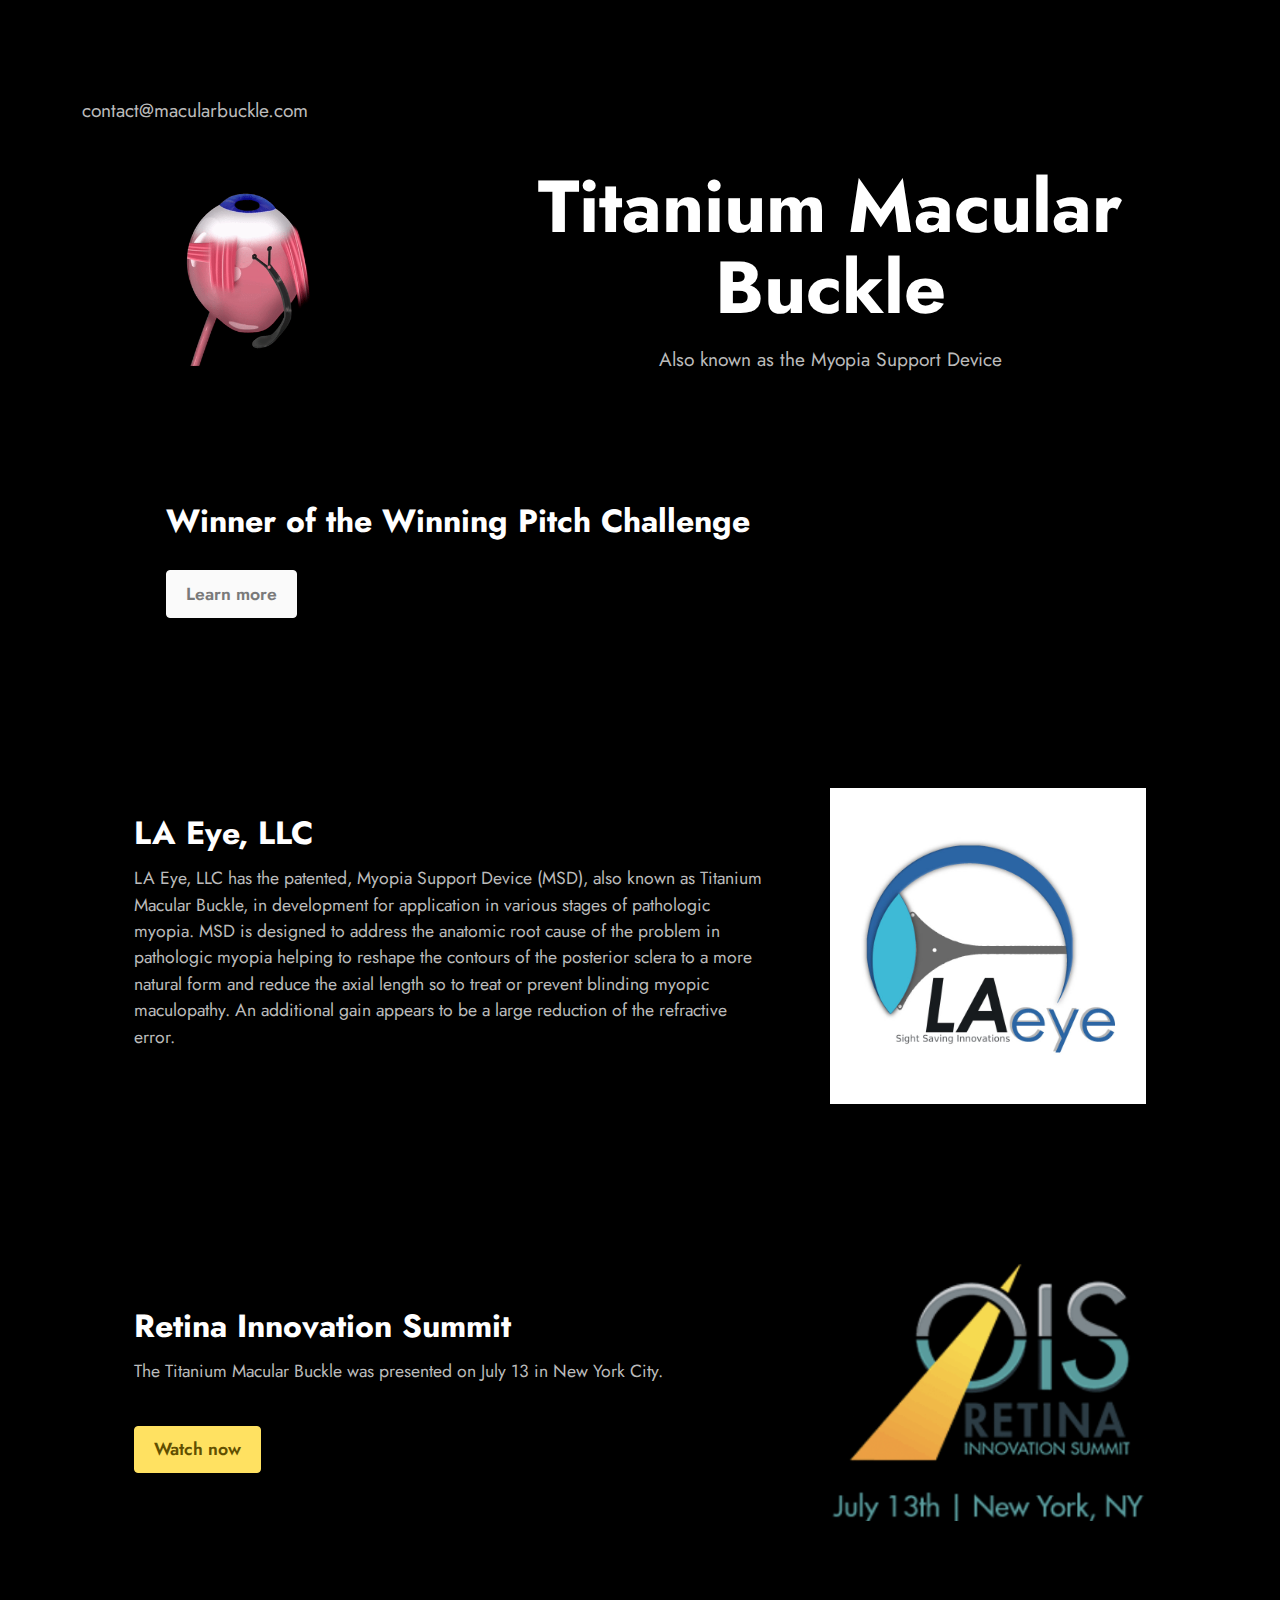
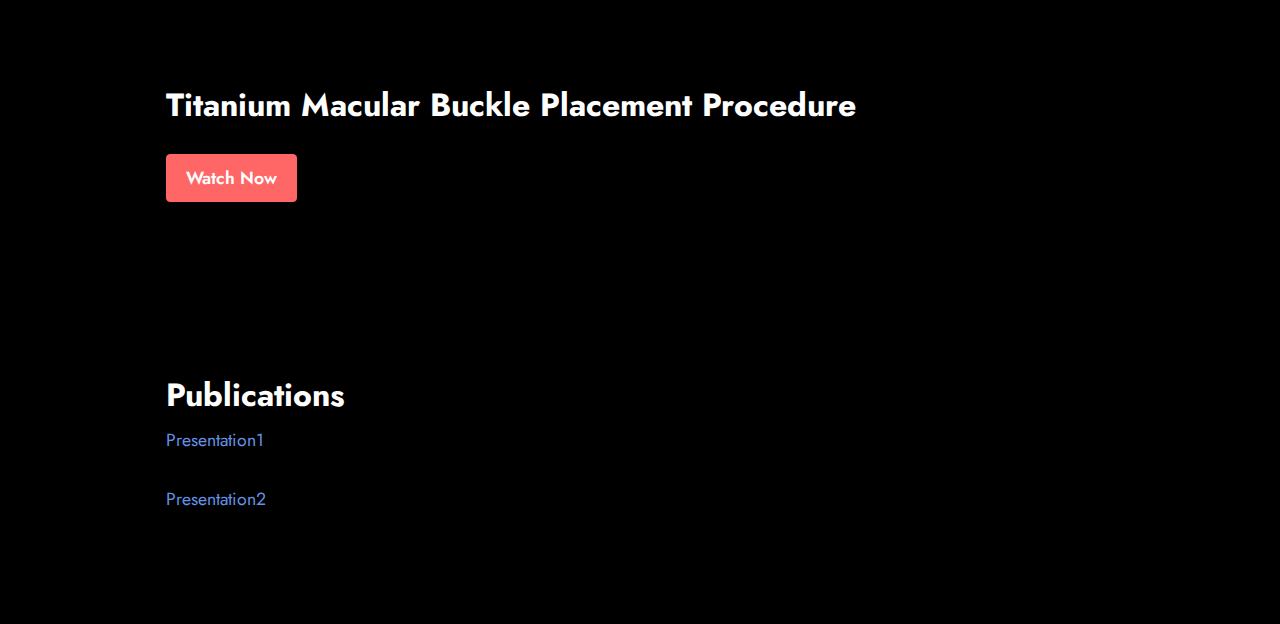
==== index.html @ 647f9ba6 "Update index.html" ====
<!DOCTYPE html>
<html  >
<head>
  <!-- Site made with Mobirise Website Builder v5.6.0, https://mobirise.com -->
  <meta charset="UTF-8">
  <meta http-equiv="X-UA-Compatible" content="IE=edge">
  <meta name="generator" content="Mobirise v5.6.0, mobirise.com">
  <meta name="viewport" content="width=device-width, initial-scale=1, minimum-scale=1">
  <link rel="shortcut icon" href="assets/images/ezgif.com-gif-maker-816x816-128x128.png" type="image/x-icon">
  <meta name="description" content="">
  
  
  <title>Macular Buckle</title>
  <link rel="stylesheet" href="assets/bootstrap/css/bootstrap.min.css">
  <link rel="stylesheet" href="assets/bootstrap/css/bootstrap-grid.min.css">
  <link rel="stylesheet" href="assets/bootstrap/css/bootstrap-reboot.min.css">
  <link rel="stylesheet" href="assets/theme/css/style.css">
  <link rel="preload" href="https://fonts.googleapis.com/css?family=Jost:100,200,300,400,500,600,700,800,900,100i,200i,300i,400i,500i,600i,700i,800i,900i&display=swap" as="style" onload="this.onload=null;this.rel='stylesheet'">
  <noscript><link rel="stylesheet" href="https://fonts.googleapis.com/css?family=Jost:100,200,300,400,500,600,700,800,900,100i,200i,300i,400i,500i,600i,700i,800i,900i&display=swap"></noscript>
  <link rel="preload" as="style" href="assets/mobirise/css/mbr-additional.css"><link rel="stylesheet" href="assets/mobirise/css/mbr-additional.css" type="text/css">
  
  
  
  
</head>
<body>
  
  <section data-bs-version="5.1" class="header11 cid-taRH8raPSB" id="header11-k">

    

    

    <div class="container">
        <div class="row justify-content-center">
          
                    <p class="mbr-text mbr-fonts-style display-7">
                        <a href="mailto:contact@macularbuckle.com" class="mbr-text mbr-fonts-style display-7">contact@macularbuckle.com</a></p>
            <div class="col-12 col-md-4 image-wrapper">
                <img class="w-100" src="assets/images/spoon.gif" alt="Mobirise">
            </div>
            <div class="col-12 col-md">
                <div class="text-wrapper text-center">
  
                    <h1 class="mbr-section-title mbr-fonts-style mb-3 display-1">
                        <strong>Titanium Macular Buckle</strong></h1>
                    <p class="mbr-text mbr-fonts-style display-7">
                        Also known as the Myopia Support Device</p>
                    
                </div>
            </div>
        </div>
    </div>
</section>

<section data-bs-version="5.1" class="features16 cid-taRJG7hO65" id="features17-t">
    

    
    <div class="container">
        <div class="content-wrapper">
            <div class="row align-items-center">
                <div class="col-12 col-lg">
                    <div class="text-wrapper">
                        <h6 class="card-title mbr-fonts-style display-5">
                            <strong>Winner of the Winning Pitch Challenge</strong></h6>
                        
                        <div class="mbr-section-btn mt-3"><a class="btn btn-white display-4" href="https://winningpitchchallenge.net/past/retina-2022/">
                                Learn more
                            </a></div>
                    </div>
                </div>
            </div>
        </div>
    </div>
</section>

<section data-bs-version="5.1" class="features15 cid-taRJFxvwhV" id="features16-s">

    

    
    <div class="container">
        <div class="content-wrapper">
            <div class="row align-items-center">
                <div class="col-12 col-lg">
                    <div class="text-wrapper">
                        <h6 class="card-title mbr-fonts-style display-5"><strong>LA Eye, LLC</strong></h6>
                        <p class="mbr-text mbr-fonts-style mb-4 display-4">
                            LA Eye, LLC has the patented, Myopia Support Device (MSD), also known as Titanium Macular Buckle, in development for application in various stages of pathologic myopia. MSD is designed to address the anatomic root cause of the problem in pathologic myopia helping to reshape the contours of the posterior sclera to a more natural form and reduce the axial length so to treat or prevent blinding myopic maculopathy. An additional gain appears to be a large reduction of the refractive error.</p>
                        
                    </div>
                </div>
                <div class="col-12 col-lg-4">
                    <div class="image-wrapper">
                        <img src="assets/images/ezgif.com-gif-maker-816x816.jpg" alt="Mobirise">
                    </div>
                </div>
            </div>
        </div>
    </div>
</section>

<section data-bs-version="5.1" class="features15 cid-taRKTTEWqV" id="features16-u">




    <div class="container">
        <div class="content-wrapper">
            <div class="row align-items-center">
                <div class="col-12 col-lg">
                    <div class="text-wrapper">
                        <h6 class="card-title mbr-fonts-style display-5">
                            <strong>Retina Innovation Summit</strong></h6>
                        <p class="mbr-text mbr-fonts-style mb-4 display-4">
                            The Titanium Macular Buckle was presented on July 13 in New York City.</p>
                        <div class="mbr-section-btn mt-3"><a class="btn btn-warning display-4" href="https://vimeo.com/731044948">Watch now</a></div>
                    </div>
                </div>
                <div class="col-12 col-lg-4">
                    <div class="image-wrapper">
                        <img src="assets/images/screen-shot-2022-07-06-at-10.04.15-pm-372x378.png" alt="Mobirise">
                    </div>
                </div>
            </div>
        </div>
    </div>
</section>
  
<section data-bs-version="5.1" class="features16 cid-taRLdXN9J3" id="features17-v">
    

    
    <div class="container">
        <div class="content-wrapper">
            <div class="row align-items-center">
                <div class="col-12 col-lg">
                    <div class="text-wrapper">
                        <h6 class="card-title mbr-fonts-style display-5"><strong>Titanium Macular Buckle Placement Procedure</strong></h6>
                        
                        <div class="mbr-section-btn mt-3"><a class="btn btn-secondary display-4" href="https://youtu.be/_6RpD_TxuQ0">Watch Now</a></div>
                    </div>
                </div>
            </div>
        </div>
    </div>
  
  <div class="container">
        <div class="content-wrapper">
            <div class="row align-items-center">
                <div class="col-12 col-lg">
                    <div class="text-wrapper">
                        <h6 class="card-title mbr-fonts-style display-5"><strong>Publications</strong></h6>
                      <p class="mbr-text mbr-fonts-style mb-4 display-4">
                            <a href="https://www.google.com">Presentation1</a></p>
                      <p class="mbr-text mbr-fonts-style mb-4 display-4">
                            <a href="https://www.google.com">Presentation2</a></p>
                    </div>
                </div>
            </div>
        </div>
    </div>
  
  
</section>
  
</body>
</html>
---- assets/theme/css/style.css ----
@charset "UTF-8";
section {
  background-color: #ffffff;
}

body {
  font-style: normal;
  line-height: 1.5;
  font-weight: 400;
  color: #232323;
  position: relative;
}

button {
  background-color: transparent;
  border-color: transparent;
}

section,
.container,
.container-fluid {
  position: relative;
  word-wrap: break-word;
}

a.mbr-iconfont:hover {
  text-decoration: none;
}

.article .lead p,
.article .lead ul,
.article .lead ol,
.article .lead pre,
.article .lead blockquote {
  margin-bottom: 0;
}

a {
  font-style: normal;
  font-weight: 400;
  cursor: pointer;
}
a, a:hover {
  text-decoration: none;
}

.mbr-section-title {
  font-style: normal;
  line-height: 1.3;
}

.mbr-section-subtitle {
  line-height: 1.3;
}

.mbr-text {
  font-style: normal;
  line-height: 1.7;
}

h1,
h2,
h3,
h4,
h5,
h6,
.display-1,
.display-2,
.display-4,
.display-5,
.display-7,
span,
p,
a {
  line-height: 1;
  word-break: break-word;
  word-wrap: break-word;
  font-weight: 400;
}

b,
strong {
  font-weight: bold;
}

input:-webkit-autofill, input:-webkit-autofill:hover, input:-webkit-autofill:focus, input:-webkit-autofill:active {
  transition-delay: 9999s;
  -webkit-transition-property: background-color, color;
  transition-property: background-color, color;
}

textarea[type=hidden] {
  display: none;
}

section {
  background-position: 50% 50%;
  background-repeat: no-repeat;
  background-size: cover;
}
section .mbr-background-video,
section .mbr-background-video-preview {
  position: absolute;
  bottom: 0;
  left: 0;
  right: 0;
  top: 0;
}

.hidden {
  visibility: hidden;
}

.mbr-z-index20 {
  z-index: 20;
}

/*! Base colors */
.mbr-white {
  color: #ffffff;
}

.mbr-black {
  color: #111111;
}

.mbr-bg-white {
  background-color: #ffffff;
}

.mbr-bg-black {
  background-color: #000000;
}

/*! Text-aligns */
.align-left {
  text-align: left;
}

.align-center {
  text-align: center;
}

.align-right {
  text-align: right;
}

/*! Font-weight  */
.mbr-light {
  font-weight: 300;
}

.mbr-regular {
  font-weight: 400;
}

.mbr-semibold {
  font-weight: 500;
}

.mbr-bold {
  font-weight: 700;
}

/*! Media  */
.media-content {
  flex-basis: 100%;
}

.media-container-row {
  display: flex;
  flex-direction: row;
  flex-wrap: wrap;
  justify-content: center;
  align-content: center;
  align-items: start;
}
.media-container-row .media-size-item {
  width: 400px;
}

.media-container-column {
  display: flex;
  flex-direction: column;
  flex-wrap: wrap;
  justify-content: center;
  align-content: center;
  align-items: stretch;
}
.media-container-column > * {
  width: 100%;
}

@media (min-width: 992px) {
  .media-container-row {
    flex-wrap: nowrap;
  }
}
figure {
  margin-bottom: 0;
  overflow: hidden;
}

figure[mbr-media-size] {
  transition: width 0.1s;
}

img,
iframe {
  display: block;
  width: 100%;
}

.card {
  background-color: transparent;
  border: none;
}

.card-box {
  width: 100%;
}

.card-img {
  text-align: center;
  flex-shrink: 0;
  -webkit-flex-shrink: 0;
}

.media {
  max-width: 100%;
  margin: 0 auto;
}

.mbr-figure {
  align-self: center;
}

.media-container > div {
  max-width: 100%;
}

.mbr-figure img,
.card-img img {
  width: 100%;
}

@media (max-width: 991px) {
  .media-size-item {
    width: auto !important;
  }

  .media {
    width: auto;
  }

  .mbr-figure {
    width: 100% !important;
  }
}
/*! Buttons */
.mbr-section-btn {
  margin-left: -0.6rem;
  margin-right: -0.6rem;
  font-size: 0;
}

.btn {
  font-weight: 600;
  border-width: 1px;
  font-style: normal;
  margin: 0.6rem 0.6rem;
  white-space: normal;
  transition: all 0.2s ease-in-out;
  display: inline-flex;
  align-items: center;
  justify-content: center;
  word-break: break-word;
}

.btn-sm {
  font-weight: 600;
  letter-spacing: 0px;
  transition: all 0.3s ease-in-out;
}

.btn-md {
  font-weight: 600;
  letter-spacing: 0px;
  transition: all 0.3s ease-in-out;
}

.btn-lg {
  font-weight: 600;
  letter-spacing: 0px;
  transition: all 0.3s ease-in-out;
}

.btn-form {
  margin: 0;
}
.btn-form:hover {
  cursor: pointer;
}

nav .mbr-section-btn {
  margin-left: 0rem;
  margin-right: 0rem;
}

/*! Btn icon margin */
.btn .mbr-iconfont,
.btn.btn-sm .mbr-iconfont {
  order: 1;
  cursor: pointer;
  margin-left: 0.5rem;
  vertical-align: sub;
}

.btn.btn-md .mbr-iconfont,
.btn.btn-md .mbr-iconfont {
  margin-left: 0.8rem;
}

.mbr-regular {
  font-weight: 400;
}

.mbr-semibold {
  font-weight: 500;
}

.mbr-bold {
  font-weight: 700;
}

[type=submit] {
  -webkit-appearance: none;
}

/*! Full-screen */
.mbr-fullscreen .mbr-overlay {
  min-height: 100vh;
}

.mbr-fullscreen {
  display: flex;
  display: -moz-flex;
  display: -ms-flex;
  display: -o-flex;
  align-items: center;
  min-height: 100vh;
  padding-top: 3rem;
  padding-bottom: 3rem;
}

/*! Map */
.map {
  height: 25rem;
  position: relative;
}
.map iframe {
  width: 100%;
  height: 100%;
}

/*! Scroll to top arrow */
.mbr-arrow-up {
  bottom: 25px;
  right: 90px;
  position: fixed;
  text-align: right;
  z-index: 5000;
  color: #ffffff;
  font-size: 22px;
}

.mbr-arrow-up a {
  background: rgba(0, 0, 0, 0.2);
  border-radius: 50%;
  color: #fff;
  display: inline-block;
  height: 60px;
  width: 60px;
  border: 2px solid #fff;
  outline-style: none !important;
  position: relative;
  text-decoration: none;
  transition: all 0.3s ease-in-out;
  cursor: pointer;
  text-align: center;
}
.mbr-arrow-up a:hover {
  background-color: rgba(0, 0, 0, 0.4);
}
.mbr-arrow-up a i {
  line-height: 60px;
}

.mbr-arrow-up-icon {
  display: block;
  color: #fff;
}

.mbr-arrow-up-icon::before {
  content: "›";
  display: inline-block;
  font-family: serif;
  font-size: 22px;
  line-height: 1;
  font-style: normal;
  position: relative;
  top: 6px;
  left: -4px;
  transform: rotate(-90deg);
}

/*! Arrow Down */
.mbr-arrow {
  position: absolute;
  bottom: 45px;
  left: 50%;
  width: 60px;
  height: 60px;
  cursor: pointer;
  background-color: rgba(80, 80, 80, 0.5);
  border-radius: 50%;
  transform: translateX(-50%);
}
@media (max-width: 767px) {
  .mbr-arrow {
    display: none;
  }
}
.mbr-arrow > a {
  display: inline-block;
  text-decoration: none;
  outline-style: none;
  -webkit-animation: arrowdown 1.7s ease-in-out infinite;
          animation: arrowdown 1.7s ease-in-out infinite;
  color: #ffffff;
}
.mbr-arrow > a > i {
  position: absolute;
  top: -2px;
  left: 15px;
  font-size: 2rem;
}

#scrollToTop a i::before {
  content: "";
  position: absolute;
  display: block;
  border-bottom: 2.5px solid #fff;
  border-left: 2.5px solid #fff;
  width: 27.8%;
  height: 27.8%;
  left: 50%;
  top: 51%;
  transform: translateY(-30%) translateX(-50%) rotate(135deg);
}

@keyframes arrowdown {
  0% {
    transform: translateY(0px);
  }
  50% {
    transform: translateY(-5px);
  }
  100% {
    transform: translateY(0px);
  }
}
@-webkit-keyframes arrowdown {
  0% {
    transform: translateY(0px);
  }
  50% {
    transform: translateY(-5px);
  }
  100% {
    transform: translateY(0px);
  }
}
@media (max-width: 500px) {
  .mbr-arrow-up {
    left: 0;
    right: 0;
    text-align: center;
  }
}
/*Gradients animation*/
@keyframes gradient-animation {
  from {
    background-position: 0% 100%;
    -webkit-animation-timing-function: ease-in-out;
            animation-timing-function: ease-in-out;
  }
  to {
    background-position: 100% 0%;
    -webkit-animation-timing-function: ease-in-out;
            animation-timing-function: ease-in-out;
  }
}
@-webkit-keyframes gradient-animation {
  from {
    background-position: 0% 100%;
    -webkit-animation-timing-function: ease-in-out;
            animation-timing-function: ease-in-out;
  }
  to {
    background-position: 100% 0%;
    -webkit-animation-timing-function: ease-in-out;
            animation-timing-function: ease-in-out;
  }
}
.bg-gradient {
  background-size: 200% 200%;
  animation: gradient-animation 5s infinite alternate;
  -webkit-animation: gradient-animation 5s infinite alternate;
}

.menu .navbar-brand {
  display: -webkit-flex;
}
.menu .navbar-brand span {
  display: flex;
  display: -webkit-flex;
}
.menu .navbar-brand .navbar-caption-wrap {
  display: -webkit-flex;
}
.menu .navbar-brand .navbar-logo img {
  display: -webkit-flex;
  width: auto;
}
@media (min-width: 768px) and (max-width: 991px) {
  .menu .navbar-toggleable-sm .navbar-nav {
    display: -ms-flexbox;
  }
}
@media (max-width: 991px) {
  .menu .navbar-collapse {
    max-height: 93.5vh;
  }
  .menu .navbar-collapse.show {
    overflow: auto;
  }
}
@media (min-width: 992px) {
  .menu .navbar-nav.nav-dropdown {
    display: -webkit-flex;
  }
  .menu .navbar-toggleable-sm .navbar-collapse {
    display: -webkit-flex !important;
  }
  .menu .collapsed .navbar-collapse {
    max-height: 93.5vh;
  }
  .menu .collapsed .navbar-collapse.show {
    overflow: auto;
  }
}
@media (max-width: 767px) {
  .menu .navbar-collapse {
    max-height: 80vh;
  }
}

.nav-link .mbr-iconfont {
  margin-right: 0.5rem;
}

.navbar {
  display: -webkit-flex;
  -webkit-flex-wrap: wrap;
  -webkit-align-items: center;
  -webkit-justify-content: space-between;
}

.navbar-collapse {
  -webkit-flex-basis: 100%;
  -webkit-flex-grow: 1;
  -webkit-align-items: center;
}

.nav-dropdown .link {
  padding: 0.667em 1.667em !important;
  margin: 0 !important;
}

.nav {
  display: -webkit-flex;
  -webkit-flex-wrap: wrap;
}

.row {
  display: -webkit-flex;
  -webkit-flex-wrap: wrap;
}

.justify-content-center {
  -webkit-justify-content: center;
}

.form-inline {
  display: -webkit-flex;
}

.card-wrapper {
  -webkit-flex: 1;
}

.carousel-control {
  z-index: 10;
  display: -webkit-flex;
}

.carousel-controls {
  display: -webkit-flex;
}

.media {
  display: -webkit-flex;
}

.form-group:focus {
  outline: none;
}

.jq-selectbox__select {
  padding: 7px 0;
  position: relative;
}

.jq-selectbox__dropdown {
  overflow: hidden;
  border-radius: 10px;
  position: absolute;
  top: 100%;
  left: 0 !important;
  width: 100% !important;
}

.jq-selectbox__trigger-arrow {
  right: 0;
  transform: translateY(-50%);
}

.jq-selectbox li {
  padding: 1.07em 0.5em;
}

input[type=range] {
  padding-left: 0 !important;
  padding-right: 0 !important;
}

.modal-dialog,
.modal-content {
  height: 100%;
}

.modal-dialog .carousel-inner {
  height: calc(100vh - 1.75rem);
}
@media (max-width: 575px) {
  .modal-dialog .carousel-inner {
    height: calc(100vh - 1rem);
  }
}

.carousel-item {
  text-align: center;
}

.carousel-item img {
  margin: auto;
}

.navbar-toggler {
  align-self: flex-start;
  padding: 0.25rem 0.75rem;
  font-size: 1.25rem;
  line-height: 1;
  background: transparent;
  border: 1px solid transparent;
  border-radius: 0.25rem;
}

.navbar-toggler:focus,
.navbar-toggler:hover {
  text-decoration: none;
  box-shadow: none;
}

.navbar-toggler-icon {
  display: inline-block;
  width: 1.5em;
  height: 1.5em;
  vertical-align: middle;
  content: "";
  background: no-repeat center center;
  background-size: 100% 100%;
}

.navbar-toggler-left {
  position: absolute;
  left: 1rem;
}

.navbar-toggler-right {
  position: absolute;
  right: 1rem;
}

.card-img {
  width: auto;
}

.menu .navbar.collapsed:not(.beta-menu) {
  flex-direction: column;
}

.carousel-item.active,
.carousel-item-next,
.carousel-item-prev {
  display: flex;
}

.note-air-layout .dropup .dropdown-menu,
.note-air-layout .navbar-fixed-bottom .dropdown .dropdown-menu {
  bottom: initial !important;
}

html,
body {
  height: auto;
  min-height: 100vh;
}

.dropup .dropdown-toggle::after {
  display: none;
}

.form-asterisk {
  font-family: initial;
  position: absolute;
  top: -2px;
  font-weight: normal;
}

.form-control-label {
  position: relative;
  cursor: pointer;
  margin-bottom: 0.357em;
  padding: 0;
}

.alert {
  color: #ffffff;
  border-radius: 0;
  border: 0;
  font-size: 1.1rem;
  line-height: 1.5;
  margin-bottom: 1.875rem;
  padding: 1.25rem;
  position: relative;
  text-align: center;
}
.alert.alert-form::after {
  background-color: inherit;
  bottom: -7px;
  content: "";
  display: block;
  height: 14px;
  left: 50%;
  margin-left: -7px;
  position: absolute;
  transform: rotate(45deg);
  width: 14px;
}

.form-control {
  background-color: #ffffff;
  background-clip: border-box;
  color: #232323;
  line-height: 1rem !important;
  height: auto;
  padding: 0.6rem 1.2rem;
  transition: border-color 0.25s ease 0s;
  border: 1px solid transparent !important;
  border-radius: 4px;
  box-shadow: rgba(0, 0, 0, 0.07) 0px 1px 1px 0px, rgba(0, 0, 0, 0.07) 0px 1px 3px 0px, rgba(0, 0, 0, 0.03) 0px 0px 0px 1px;
}
.form-active .form-control:invalid {
  border-color: red;
}

form .row {
  margin-left: -0.6rem;
  margin-right: -0.6rem;
}
form .row [class*=col] {
  padding-left: 0.6rem;
  padding-right: 0.6rem;
}

form .mbr-section-btn {
  margin: 0;
  padding-left: 0.6rem;
  padding-right: 0.6rem;
}

form .btn {
  display: flex;
  padding: 0.6rem 1.2rem;
  margin: 0;
}

form .form-check-input {
  margin-top: 0.5;
}

textarea.form-control {
  line-height: 1.5rem !important;
}

.form-group {
  margin-bottom: 1.2rem;
}

.form-control,
form .btn {
  min-height: 48px;
}

.gdpr-block label span.textGDPR input[name=gdpr] {
  top: 7px;
}

.form-control:focus {
  box-shadow: none;
}

:focus {
  outline: none;
}

.mbr-overlay {
  background-color: #000;
  bottom: 0;
  left: 0;
  opacity: 0.5;
  position: absolute;
  right: 0;
  top: 0;
  z-index: 0;
  pointer-events: none;
}

blockquote {
  font-style: italic;
  padding: 3rem;
  font-size: 1.09rem;
  position: relative;
  border-left: 3px solid;
}

ul,
ol,
pre,
blockquote {
  margin-bottom: 2.3125rem;
}

.mt-4 {
  margin-top: 2rem !important;
}

.mb-4 {
  margin-bottom: 2rem !important;
}

@media (min-width: 992px) {
  .container {
    padding-left: 16px;
    padding-right: 16px;
  }

  .row {
    margin-left: -16px;
    margin-right: -16px;
  }
  .row > [class*=col] {
    padding-left: 16px;
    padding-right: 16px;
  }
}
@media (min-width: 768px) {
  .container-fluid {
    padding-left: 32px;
    padding-right: 32px;
  }
}
@media (min-width: 768px) and (max-width: 991px) {
  .mbr-container {
    padding-left: 32px;
    padding-right: 32px;
  }
}
@media (max-width: 767px) {
  .mbr-container {
    padding-left: 16px;
    padding-right: 16px;
  }
}
.card-wrapper,
.item-wrapper {
  overflow: hidden;
}

.app-video-wrapper > img {
  opacity: 1;
}

.item {
  position: relative;
}

.dropdown-menu .dropdown-menu {
  left: 100%;
}

.dropdown-item + .dropdown-menu {
  display: none;
}

.dropdown-item:hover + .dropdown-menu,
.dropdown-menu:hover {
  display: block;
}

@media (min-aspect-ratio: 16/9) {
  .mbr-video-foreground {
    height: 300% !important;
    top: -100% !important;
  }
}
@media (max-aspect-ratio: 16/9) {
  .mbr-video-foreground {
    width: 300% !important;
    left: -100% !important;
  }
}.engine {
	position: absolute;
	text-indent: -2400px;
	text-align: center;
	padding: 0;
	top: 0;
	left: -2400px;
}
---- assets/mobirise/css/mbr-additional.css ----
body {
  font-family: Jost;
}
.display-1 {
  font-family: 'Jost', sans-serif;
  font-size: 4.6rem;
  line-height: 1.1;
}
.display-1 > .mbr-iconfont {
  font-size: 5.75rem;
}
.display-2 {
  font-family: 'Jost', sans-serif;
  font-size: 3rem;
  line-height: 1.1;
}
.display-2 > .mbr-iconfont {
  font-size: 3.75rem;
}
.display-4 {
  font-family: 'Jost', sans-serif;
  font-size: 1.1rem;
  line-height: 1.5;
}
.display-4 > .mbr-iconfont {
  font-size: 1.375rem;
}
.display-5 {
  font-family: 'Jost', sans-serif;
  font-size: 2rem;
  line-height: 1.5;
}
.display-5 > .mbr-iconfont {
  font-size: 2.5rem;
}
.display-7 {
  font-family: 'Jost', sans-serif;
  font-size: 1.2rem;
  line-height: 1.5;
}
.display-7 > .mbr-iconfont {
  font-size: 1.5rem;
}
/* ---- Fluid typography for mobile devices ---- */
/* 1.4 - font scale ratio ( bootstrap == 1.42857 ) */
/* 100vw - current viewport width */
/* (48 - 20)  48 == 48rem == 768px, 20 == 20rem == 320px(minimal supported viewport) */
/* 0.65 - min scale variable, may vary */
@media (max-width: 992px) {
  .display-1 {
    font-size: 3.68rem;
  }
}
@media (max-width: 768px) {
  .display-1 {
    font-size: 3.22rem;
    font-size: calc( 2.26rem + (4.6 - 2.26) * ((100vw - 20rem) / (48 - 20)));
    line-height: calc( 1.1 * (2.26rem + (4.6 - 2.26) * ((100vw - 20rem) / (48 - 20))));
  }
  .display-2 {
    font-size: 2.4rem;
    font-size: calc( 1.7rem + (3 - 1.7) * ((100vw - 20rem) / (48 - 20)));
    line-height: calc( 1.3 * (1.7rem + (3 - 1.7) * ((100vw - 20rem) / (48 - 20))));
  }
  .display-4 {
    font-size: 0.88rem;
    font-size: calc( 1.0350000000000001rem + (1.1 - 1.0350000000000001) * ((100vw - 20rem) / (48 - 20)));
    line-height: calc( 1.4 * (1.0350000000000001rem + (1.1 - 1.0350000000000001) * ((100vw - 20rem) / (48 - 20))));
  }
  .display-5 {
    font-size: 1.6rem;
    font-size: calc( 1.35rem + (2 - 1.35) * ((100vw - 20rem) / (48 - 20)));
    line-height: calc( 1.4 * (1.35rem + (2 - 1.35) * ((100vw - 20rem) / (48 - 20))));
  }
  .display-7 {
    font-size: 0.96rem;
    font-size: calc( 1.07rem + (1.2 - 1.07) * ((100vw - 20rem) / (48 - 20)));
    line-height: calc( 1.4 * (1.07rem + (1.2 - 1.07) * ((100vw - 20rem) / (48 - 20))));
  }
}
/* Buttons */
.btn {
  padding: 0.6rem 1.2rem;
  border-radius: 4px;
}
.btn-sm {
  padding: 0.6rem 1.2rem;
  border-radius: 4px;
}
.btn-md {
  padding: 0.6rem 1.2rem;
  border-radius: 4px;
}
.btn-lg {
  padding: 1rem 2.6rem;
  border-radius: 4px;
}
.bg-primary {
  background-color: #6592e6 !important;
}
.bg-success {
  background-color: #40b0bf !important;
}
.bg-info {
  background-color: #47b5ed !important;
}
.bg-warning {
  background-color: #ffe161 !important;
}
.bg-danger {
  background-color: #ff9966 !important;
}
.btn-primary,
.btn-primary:active {
  background-color: #6592e6 !important;
  border-color: #6592e6 !important;
  color: #ffffff !important;
  box-shadow: 0 2px 2px 0 rgba(0, 0, 0, 0.2);
}
.btn-primary:hover,
.btn-primary:focus,
.btn-primary.focus,
.btn-primary.active {
  color: #ffffff !important;
  background-color: #2260d2 !important;
  border-color: #2260d2 !important;
  box-shadow: 0 2px 5px 0 rgba(0, 0, 0, 0.2);
}
.btn-primary.disabled,
.btn-primary:disabled {
  color: #ffffff !important;
  background-color: #2260d2 !important;
  border-color: #2260d2 !important;
}
.btn-secondary,
.btn-secondary:active {
  background-color: #ff6666 !important;
  border-color: #ff6666 !important;
  color: #ffffff !important;
  box-shadow: 0 2px 2px 0 rgba(0, 0, 0, 0.2);
}
.btn-secondary:hover,
.btn-secondary:focus,
.btn-secondary.focus,
.btn-secondary.active {
  color: #ffffff !important;
  background-color: #ff0f0f !important;
  border-color: #ff0f0f !important;
  box-shadow: 0 2px 5px 0 rgba(0, 0, 0, 0.2);
}
.btn-secondary.disabled,
.btn-secondary:disabled {
  color: #ffffff !important;
  background-color: #ff0f0f !important;
  border-color: #ff0f0f !important;
}
.btn-info,
.btn-info:active {
  background-color: #47b5ed !important;
  border-color: #47b5ed !important;
  color: #ffffff !important;
  box-shadow: 0 2px 2px 0 rgba(0, 0, 0, 0.2);
}
.btn-info:hover,
.btn-info:focus,
.btn-info.focus,
.btn-info.active {
  color: #ffffff !important;
  background-color: #148cca !important;
  border-color: #148cca !important;
  box-shadow: 0 2px 5px 0 rgba(0, 0, 0, 0.2);
}
.btn-info.disabled,
.btn-info:disabled {
  color: #ffffff !important;
  background-color: #148cca !important;
  border-color: #148cca !important;
}
.btn-success,
.btn-success:active {
  background-color: #40b0bf !important;
  border-color: #40b0bf !important;
  color: #ffffff !important;
  box-shadow: 0 2px 2px 0 rgba(0, 0, 0, 0.2);
}
.btn-success:hover,
.btn-success:focus,
.btn-success.focus,
.btn-success.active {
  color: #ffffff !important;
  background-color: #2a747e !important;
  border-color: #2a747e !important;
  box-shadow: 0 2px 5px 0 rgba(0, 0, 0, 0.2);
}
.btn-success.disabled,
.btn-success:disabled {
  color: #ffffff !important;
  background-color: #2a747e !important;
  border-color: #2a747e !important;
}
.btn-warning,
.btn-warning:active {
  background-color: #ffe161 !important;
  border-color: #ffe161 !important;
  color: #614f00 !important;
  box-shadow: 0 2px 2px 0 rgba(0, 0, 0, 0.2);
}
.btn-warning:hover,
.btn-warning:focus,
.btn-warning.focus,
.btn-warning.active {
  color: #0a0800 !important;
  background-color: #ffd10a !important;
  border-color: #ffd10a !important;
  box-shadow: 0 2px 5px 0 rgba(0, 0, 0, 0.2);
}
.btn-warning.disabled,
.btn-warning:disabled {
  color: #614f00 !important;
  background-color: #ffd10a !important;
  border-color: #ffd10a !important;
}
.btn-danger,
.btn-danger:active {
  background-color: #ff9966 !important;
  border-color: #ff9966 !important;
  color: #ffffff !important;
  box-shadow: 0 2px 2px 0 rgba(0, 0, 0, 0.2);
}
.btn-danger:hover,
.btn-danger:focus,
.btn-danger.focus,
.btn-danger.active {
  color: #ffffff !important;
  background-color: #ff5f0f !important;
  border-color: #ff5f0f !important;
  box-shadow: 0 2px 5px 0 rgba(0, 0, 0, 0.2);
}
.btn-danger.disabled,
.btn-danger:disabled {
  color: #ffffff !important;
  background-color: #ff5f0f !important;
  border-color: #ff5f0f !important;
}
.btn-white,
.btn-white:active {
  background-color: #fafafa !important;
  border-color: #fafafa !important;
  color: #7a7a7a !important;
  box-shadow: 0 2px 2px 0 rgba(0, 0, 0, 0.2);
}
.btn-white:hover,
.btn-white:focus,
.btn-white.focus,
.btn-white.active {
  color: #4f4f4f !important;
  background-color: #cfcfcf !important;
  border-color: #cfcfcf !important;
  box-shadow: 0 2px 5px 0 rgba(0, 0, 0, 0.2);
}
.btn-white.disabled,
.btn-white:disabled {
  color: #7a7a7a !important;
  background-color: #cfcfcf !important;
  border-color: #cfcfcf !important;
}
.btn-black,
.btn-black:active {
  background-color: #232323 !important;
  border-color: #232323 !important;
  color: #ffffff !important;
  box-shadow: 0 2px 2px 0 rgba(0, 0, 0, 0.2);
}
.btn-black:hover,
.btn-black:focus,
.btn-black.focus,
.btn-black.active {
  color: #ffffff !important;
  background-color: #000000 !important;
  border-color: #000000 !important;
  box-shadow: 0 2px 5px 0 rgba(0, 0, 0, 0.2);
}
.btn-black.disabled,
.btn-black:disabled {
  color: #ffffff !important;
  background-color: #000000 !important;
  border-color: #000000 !important;
}
.btn-primary-outline,
.btn-primary-outline:active {
  background-color: transparent !important;
  border-color: transparent;
  color: #6592e6;
}
.btn-primary-outline:hover,
.btn-primary-outline:focus,
.btn-primary-outline.focus,
.btn-primary-outline.active {
  color: #2260d2 !important;
  background-color: transparent!important;
  border-color: transparent!important;
  box-shadow: none!important;
}
.btn-primary-outline.disabled,
.btn-primary-outline:disabled {
  color: #ffffff !important;
  background-color: #6592e6 !important;
  border-color: #6592e6 !important;
}
.btn-secondary-outline,
.btn-secondary-outline:active {
  background-color: transparent !important;
  border-color: transparent;
  color: #ff6666;
}
.btn-secondary-outline:hover,
.btn-secondary-outline:focus,
.btn-secondary-outline.focus,
.btn-secondary-outline.active {
  color: #ff0f0f !important;
  background-color: transparent!important;
  border-color: transparent!important;
  box-shadow: none!important;
}
.btn-secondary-outline.disabled,
.btn-secondary-outline:disabled {
  color: #ffffff !important;
  background-color: #ff6666 !important;
  border-color: #ff6666 !important;
}
.btn-info-outline,
.btn-info-outline:active {
  background-color: transparent !important;
  border-color: transparent;
  color: #47b5ed;
}
.btn-info-outline:hover,
.btn-info-outline:focus,
.btn-info-outline.focus,
.btn-info-outline.active {
  color: #148cca !important;
  background-color: transparent!important;
  border-color: transparent!important;
  box-shadow: none!important;
}
.btn-info-outline.disabled,
.btn-info-outline:disabled {
  color: #ffffff !important;
  background-color: #47b5ed !important;
  border-color: #47b5ed !important;
}
.btn-success-outline,
.btn-success-outline:active {
  background-color: transparent !important;
  border-color: transparent;
  color: #40b0bf;
}
.btn-success-outline:hover,
.btn-success-outline:focus,
.btn-success-outline.focus,
.btn-success-outline.active {
  color: #2a747e !important;
  background-color: transparent!important;
  border-color: transparent!important;
  box-shadow: none!important;
}
.btn-success-outline.disabled,
.btn-success-outline:disabled {
  color: #ffffff !important;
  background-color: #40b0bf !important;
  border-color: #40b0bf !important;
}
.btn-warning-outline,
.btn-warning-outline:active {
  background-color: transparent !important;
  border-color: transparent;
  color: #ffe161;
}
.btn-warning-outline:hover,
.btn-warning-outline:focus,
.btn-warning-outline.focus,
.btn-warning-outline.active {
  color: #ffd10a !important;
  background-color: transparent!important;
  border-color: transparent!important;
  box-shadow: none!important;
}
.btn-warning-outline.disabled,
.btn-warning-outline:disabled {
  color: #614f00 !important;
  background-color: #ffe161 !important;
  border-color: #ffe161 !important;
}
.btn-danger-outline,
.btn-danger-outline:active {
  background-color: transparent !important;
  border-color: transparent;
  color: #ff9966;
}
.btn-danger-outline:hover,
.btn-danger-outline:focus,
.btn-danger-outline.focus,
.btn-danger-outline.active {
  color: #ff5f0f !important;
  background-color: transparent!important;
  border-color: transparent!important;
  box-shadow: none!important;
}
.btn-danger-outline.disabled,
.btn-danger-outline:disabled {
  color: #ffffff !important;
  background-color: #ff9966 !important;
  border-color: #ff9966 !important;
}
.btn-black-outline,
.btn-black-outline:active {
  background-color: transparent !important;
  border-color: transparent;
  color: #232323;
}
.btn-black-outline:hover,
.btn-black-outline:focus,
.btn-black-outline.focus,
.btn-black-outline.active {
  color: #000000 !important;
  background-color: transparent!important;
  border-color: transparent!important;
  box-shadow: none!important;
}
.btn-black-outline.disabled,
.btn-black-outline:disabled {
  color: #ffffff !important;
  background-color: #232323 !important;
  border-color: #232323 !important;
}
.btn-white-outline,
.btn-white-outline:active {
  background-color: transparent !important;
  border-color: transparent;
  color: #fafafa;
}
.btn-white-outline:hover,
.btn-white-outline:focus,
.btn-white-outline.focus,
.btn-white-outline.active {
  color: #cfcfcf !important;
  background-color: transparent!important;
  border-color: transparent!important;
  box-shadow: none!important;
}
.btn-white-outline.disabled,
.btn-white-outline:disabled {
  color: #7a7a7a !important;
  background-color: #fafafa !important;
  border-color: #fafafa !important;
}
.text-primary {
  color: #6592e6 !important;
}
.text-secondary {
  color: #ff6666 !important;
}
.text-success {
  color: #40b0bf !important;
}
.text-info {
  color: #47b5ed !important;
}
.text-warning {
  color: #ffe161 !important;
}
.text-danger {
  color: #ff9966 !important;
}
.text-white {
  color: #fafafa !important;
}
.text-black {
  color: #232323 !important;
}
a.text-primary:hover,
a.text-primary:focus,
a.text-primary.active {
  color: #205ac5 !important;
}
a.text-secondary:hover,
a.text-secondary:focus,
a.text-secondary.active {
  color: #ff0000 !important;
}
a.text-success:hover,
a.text-success:focus,
a.text-success.active {
  color: #266a73 !important;
}
a.text-info:hover,
a.text-info:focus,
a.text-info.active {
  color: #1283bc !important;
}
a.text-warning:hover,
a.text-warning:focus,
a.text-warning.active {
  color: #facb00 !important;
}
a.text-danger:hover,
a.text-danger:focus,
a.text-danger.active {
  color: #ff5500 !important;
}
a.text-white:hover,
a.text-white:focus,
a.text-white.active {
  color: #c7c7c7 !important;
}
a.text-black:hover,
a.text-black:focus,
a.text-black.active {
  color: #000000 !important;
}
a[class*="text-"]:not(.nav-link):not(.dropdown-item):not([role]):not(.navbar-caption) {
  position: relative;
  background-image: transparent;
  background-size: 10000px 2px;
  background-repeat: no-repeat;
  background-position: 0px 1.2em;
  background-position: -10000px 1.2em;
}
a[class*="text-"]:not(.nav-link):not(.dropdown-item):not([role]):not(.navbar-caption):hover {
  transition: background-position 2s ease-in-out;
  background-image: linear-gradient(currentColor 50%, currentColor 50%);
  background-position: 0px 1.2em;
}
.nav-tabs .nav-link.active {
  color: #6592e6;
}
.nav-tabs .nav-link:not(.active) {
  color: #232323;
}
.alert-success {
  background-color: #70c770;
}
.alert-info {
  background-color: #47b5ed;
}
.alert-warning {
  background-color: #ffe161;
}
.alert-danger {
  background-color: #ff9966;
}
.mbr-gallery-filter li.active .btn {
  background-color: #6592e6;
  border-color: #6592e6;
  color: #ffffff;
}
.mbr-gallery-filter li.active .btn:focus {
  box-shadow: none;
}
a,
a:hover {
  color: #6592e6;
}
.mbr-plan-header.bg-primary .mbr-plan-subtitle,
.mbr-plan-header.bg-primary .mbr-plan-price-desc {
  color: #ffffff;
}
.mbr-plan-header.bg-success .mbr-plan-subtitle,
.mbr-plan-header.bg-success .mbr-plan-price-desc {
  color: #a0d8df;
}
.mbr-plan-header.bg-info .mbr-plan-subtitle,
.mbr-plan-header.bg-info .mbr-plan-price-desc {
  color: #ffffff;
}
.mbr-plan-header.bg-warning .mbr-plan-subtitle,
.mbr-plan-header.bg-warning .mbr-plan-price-desc {
  color: #ffffff;
}
.mbr-plan-header.bg-danger .mbr-plan-subtitle,
.mbr-plan-header.bg-danger .mbr-plan-price-desc {
  color: #ffffff;
}
/* Scroll to top button*/
.scrollToTop_wraper {
  display: none;
}
.form-control {
  font-family: 'Jost', sans-serif;
  font-size: 1.1rem;
  line-height: 1.5;
  font-weight: 400;
}
.form-control > .mbr-iconfont {
  font-size: 1.375rem;
}
.form-control:hover,
.form-control:focus {
  box-shadow: rgba(0, 0, 0, 0.07) 0px 1px 1px 0px, rgba(0, 0, 0, 0.07) 0px 1px 3px 0px, rgba(0, 0, 0, 0.03) 0px 0px 0px 1px;
  border-color: #6592e6 !important;
}
.form-control:-webkit-input-placeholder {
  font-family: 'Jost', sans-serif;
  font-size: 1.1rem;
  line-height: 1.5;
  font-weight: 400;
}
.form-control:-webkit-input-placeholder > .mbr-iconfont {
  font-size: 1.375rem;
}
blockquote {
  border-color: #6592e6;
}
/* Forms */
.jq-selectbox li:hover,
.jq-selectbox li.selected {
  background-color: #6592e6;
  color: #ffffff;
}
.jq-number__spin {
  transition: 0.25s ease;
}
.jq-number__spin:hover {
  border-color: #6592e6;
}
.jq-selectbox .jq-selectbox__trigger-arrow,
.jq-number__spin.minus:after,
.jq-number__spin.plus:after {
  transition: 0.4s;
  border-top-color: #353535;
  border-bottom-color: #353535;
}
.jq-selectbox:hover .jq-selectbox__trigger-arrow,
.jq-number__spin.minus:hover:after,
.jq-number__spin.plus:hover:after {
  border-top-color: #6592e6;
  border-bottom-color: #6592e6;
}
.xdsoft_datetimepicker .xdsoft_calendar td.xdsoft_default,
.xdsoft_datetimepicker .xdsoft_calendar td.xdsoft_current,
.xdsoft_datetimepicker .xdsoft_timepicker .xdsoft_time_box > div > div.xdsoft_current {
  color: #ffffff !important;
  background-color: #6592e6 !important;
  box-shadow: none !important;
}
.xdsoft_datetimepicker .xdsoft_calendar td:hover,
.xdsoft_datetimepicker .xdsoft_timepicker .xdsoft_time_box > div > div:hover {
  color: #000000 !important;
  background: #ff6666 !important;
  box-shadow: none !important;
}
.lazy-bg {
  background-image: none !important;
}
.lazy-placeholder:not(section),
.lazy-none {
  display: block;
  position: relative;
  padding-bottom: 56.25%;
  width: 100%;
  height: auto;
}
iframe.lazy-placeholder,
.lazy-placeholder:after {
  content: '';
  position: absolute;
  width: 200px;
  height: 200px;
  background: transparent no-repeat center;
  background-size: contain;
  top: 50%;
  left: 50%;
  transform: translateX(-50%) translateY(-50%);
  background-image: url("data:image/svg+xml;charset=UTF-8,%3csvg width='32' height='32' viewBox='0 0 64 64' xmlns='http://www.w3.org/2000/svg' stroke='%236592e6' %3e%3cg fill='none' fill-rule='evenodd'%3e%3cg transform='translate(16 16)' stroke-width='2'%3e%3ccircle stroke-opacity='.5' cx='16' cy='16' r='16'/%3e%3cpath d='M32 16c0-9.94-8.06-16-16-16'%3e%3canimateTransform attributeName='transform' type='rotate' from='0 16 16' to='360 16 16' dur='1s' repeatCount='indefinite'/%3e%3c/path%3e%3c/g%3e%3c/g%3e%3c/svg%3e");
}
section.lazy-placeholder:after {
  opacity: 0.5;
}
body {
  overflow-x: hidden;
}
a {
  transition: color 0.6s;
}
.cid-taRH8raPSB {
  padding-top: 6rem;
  padding-bottom: 0rem;
  background-color: #000000;
}
.cid-taRH8raPSB .row {
  align-items: center;
}
@media (max-width: 991px) {
  .cid-taRH8raPSB .image-wrapper {
    padding: 1rem;
  }
}
@media (min-width: 992px) {
  .cid-taRH8raPSB .text-wrapper {
    padding: 0 2rem;
  }
}
.cid-taRH8raPSB .mbr-section-title {
  color: #ffffff;
}
.cid-taRH8raPSB .mbr-text,
.cid-taRH8raPSB .mbr-section-btn {
  color: #bbbbbb;
}
.cid-taRJFxvwhV {
  padding-top: 0rem;
  padding-bottom: 0rem;
  background-color: #000000;
}
.cid-taRJFxvwhV .content-wrapper {
  background: #000000;
}
@media (max-width: 991px) {
  .cid-taRJFxvwhV .content-wrapper .row {
    flex-direction: column-reverse;
  }
  .cid-taRJFxvwhV .content-wrapper .image-wrapper {
    margin-bottom: 2rem;
  }
}
@media (max-width: 767px) {
  .cid-taRJFxvwhV .content-wrapper {
    padding: 1rem;
  }
}
@media (min-width: 768px) and (max-width: 991px) {
  .cid-taRJFxvwhV .content-wrapper {
    padding: 2rem;
  }
}
@media (min-width: 992px) {
  .cid-taRJFxvwhV .content-wrapper {
    padding: 5rem 3rem;
  }
  .cid-taRJFxvwhV .content-wrapper .text-wrapper {
    padding-right: 2rem;
  }
}
.cid-taRJFxvwhV .image-wrapper img {
  width: 100%;
  object-fit: cover;
}
.cid-taRJFxvwhV .card-title {
  color: #ffffff;
}
.cid-taRJFxvwhV .mbr-text,
.cid-taRJFxvwhV .mbr-section-btn {
  color: #bbbbbb;
}
.cid-taRJG7hO65 {
  padding-top: 0rem;
  padding-bottom: 0rem;
  background-color: #000000;
}
.cid-taRJG7hO65 .content-wrapper {
  background: #000000;
}
@media (max-width: 991px) {
  .cid-taRJG7hO65 .content-wrapper .image-wrapper {
    margin-bottom: 2rem;
  }
}
@media (max-width: 767px) {
  .cid-taRJG7hO65 .content-wrapper {
    padding: 1rem;
  }
}
@media (min-width: 768px) and (max-width: 991px) {
  .cid-taRJG7hO65 .content-wrapper {
    padding: 2rem;
  }
}
@media (min-width: 992px) {
  .cid-taRJG7hO65 .content-wrapper {
    padding: 5rem 3rem;
  }
  .cid-taRJG7hO65 .content-wrapper .text-wrapper {
    padding-left: 2rem;
  }
}
.cid-taRJG7hO65 .image-wrapper img {
  width: 100%;
  object-fit: cover;
}
.cid-taRJG7hO65 .mbr-text,
.cid-taRJG7hO65 .mbr-section-btn {
  color: #bbbbbb;
}
.cid-taRJG7hO65 .card-title {
  color: #ffffff;
}
.cid-taRKTTEWqV {
  padding-top: 0rem;
  padding-bottom: 0rem;
  background-color: #000000;
}
.cid-taRKTTEWqV .content-wrapper {
  background: #000000;
}
@media (max-width: 991px) {
  .cid-taRKTTEWqV .content-wrapper .row {
    flex-direction: column-reverse;
  }
  .cid-taRKTTEWqV .content-wrapper .image-wrapper {
    margin-bottom: 2rem;
  }
}
@media (max-width: 767px) {
  .cid-taRKTTEWqV .content-wrapper {
    padding: 1rem;
  }
}
@media (min-width: 768px) and (max-width: 991px) {
  .cid-taRKTTEWqV .content-wrapper {
    padding: 2rem;
  }
}
@media (min-width: 992px) {
  .cid-taRKTTEWqV .content-wrapper {
    padding: 5rem 3rem;
  }
  .cid-taRKTTEWqV .content-wrapper .text-wrapper {
    padding-right: 2rem;
  }
}
.cid-taRKTTEWqV .image-wrapper img {
  width: 100%;
  object-fit: cover;
}
.cid-taRKTTEWqV .card-title {
  color: #ffffff;
}
.cid-taRKTTEWqV .mbr-text,
.cid-taRKTTEWqV .mbr-section-btn {
  color: #bbbbbb;
}
.cid-taRLdXN9J3 {
  padding-top: 0rem;
  padding-bottom: 0rem;
  background-color: #000000;
}
.cid-taRLdXN9J3 .content-wrapper {
  background: #000000;
}
@media (max-width: 991px) {
  .cid-taRLdXN9J3 .content-wrapper .image-wrapper {
    margin-bottom: 2rem;
  }
}
@media (max-width: 767px) {
  .cid-taRLdXN9J3 .content-wrapper {
    padding: 1rem;
  }
}
@media (min-width: 768px) and (max-width: 991px) {
  .cid-taRLdXN9J3 .content-wrapper {
    padding: 2rem;
  }
}
@media (min-width: 992px) {
  .cid-taRLdXN9J3 .content-wrapper {
    padding: 5rem 3rem;
  }
  .cid-taRLdXN9J3 .content-wrapper .text-wrapper {
    padding-left: 2rem;
  }
}
.cid-taRLdXN9J3 .image-wrapper img {
  width: 100%;
  object-fit: cover;
}
.cid-taRLdXN9J3 .card-title {
  color: #ffffff;
}
.cid-taRFK2lcAV {
  padding-top: 0rem;
  padding-bottom: 0rem;
  background-color: #000000;
}
.cid-taRFK2lcAV .image-wrapper {
  display: flex;
  align-items: center;
}
.cid-taRFK2lcAV .card-wrapper {
  margin-bottom: 2rem;
  display: flex;
  border-radius: 4px;
  background: #ffffff;
}
@media (max-width: 991px) {
  .cid-taRFK2lcAV .card-wrapper {
    padding: 1rem 2rem;
  }
}
@media (min-width: 992px) {
  .cid-taRFK2lcAV .card-wrapper {
    padding: 2rem 4rem;
  }
}
.cid-taRFK2lcAV .mbr-iconfont {
  font-size: 2rem;
  padding-right: 1.5rem;
  color: #6592e6;
}
.cid-taRFK2lcAV .mbr-section-title {
  color: #ffffff;
}
.cid-taRFK2lcAV .card-title {
  color: #000000;
}
---- assets/mobirise/css/mbr-additional.css ----
body {
  font-family: Jost;
}
.display-1 {
  font-family: 'Jost', sans-serif;
  font-size: 4.6rem;
  line-height: 1.1;
}
.display-1 > .mbr-iconfont {
  font-size: 5.75rem;
}
.display-2 {
  font-family: 'Jost', sans-serif;
  font-size: 3rem;
  line-height: 1.1;
}
.display-2 > .mbr-iconfont {
  font-size: 3.75rem;
}
.display-4 {
  font-family: 'Jost', sans-serif;
  font-size: 1.1rem;
  line-height: 1.5;
}
.display-4 > .mbr-iconfont {
  font-size: 1.375rem;
}
.display-5 {
  font-family: 'Jost', sans-serif;
  font-size: 2rem;
  line-height: 1.5;
}
.display-5 > .mbr-iconfont {
  font-size: 2.5rem;
}
.display-7 {
  font-family: 'Jost', sans-serif;
  font-size: 1.2rem;
  line-height: 1.5;
}
.display-7 > .mbr-iconfont {
  font-size: 1.5rem;
}
/* ---- Fluid typography for mobile devices ---- */
/* 1.4 - font scale ratio ( bootstrap == 1.42857 ) */
/* 100vw - current viewport width */
/* (48 - 20)  48 == 48rem == 768px, 20 == 20rem == 320px(minimal supported viewport) */
/* 0.65 - min scale variable, may vary */
@media (max-width: 992px) {
  .display-1 {
    font-size: 3.68rem;
  }
}
@media (max-width: 768px) {
  .display-1 {
    font-size: 3.22rem;
    font-size: calc( 2.26rem + (4.6 - 2.26) * ((100vw - 20rem) / (48 - 20)));
    line-height: calc( 1.1 * (2.26rem + (4.6 - 2.26) * ((100vw - 20rem) / (48 - 20))));
  }
  .display-2 {
    font-size: 2.4rem;
    font-size: calc( 1.7rem + (3 - 1.7) * ((100vw - 20rem) / (48 - 20)));
    line-height: calc( 1.3 * (1.7rem + (3 - 1.7) * ((100vw - 20rem) / (48 - 20))));
  }
  .display-4 {
    font-size: 0.88rem;
    font-size: calc( 1.0350000000000001rem + (1.1 - 1.0350000000000001) * ((100vw - 20rem) / (48 - 20)));
    line-height: calc( 1.4 * (1.0350000000000001rem + (1.1 - 1.0350000000000001) * ((100vw - 20rem) / (48 - 20))));
  }
  .display-5 {
    font-size: 1.6rem;
    font-size: calc( 1.35rem + (2 - 1.35) * ((100vw - 20rem) / (48 - 20)));
    line-height: calc( 1.4 * (1.35rem + (2 - 1.35) * ((100vw - 20rem) / (48 - 20))));
  }
  .display-7 {
    font-size: 0.96rem;
    font-size: calc( 1.07rem + (1.2 - 1.07) * ((100vw - 20rem) / (48 - 20)));
    line-height: calc( 1.4 * (1.07rem + (1.2 - 1.07) * ((100vw - 20rem) / (48 - 20))));
  }
}
/* Buttons */
.btn {
  padding: 0.6rem 1.2rem;
  border-radius: 4px;
}
.btn-sm {
  padding: 0.6rem 1.2rem;
  border-radius: 4px;
}
.btn-md {
  padding: 0.6rem 1.2rem;
  border-radius: 4px;
}
.btn-lg {
  padding: 1rem 2.6rem;
  border-radius: 4px;
}
.bg-primary {
  background-color: #6592e6 !important;
}
.bg-success {
  background-color: #40b0bf !important;
}
.bg-info {
  background-color: #47b5ed !important;
}
.bg-warning {
  background-color: #ffe161 !important;
}
.bg-danger {
  background-color: #ff9966 !important;
}
.btn-primary,
.btn-primary:active {
  background-color: #6592e6 !important;
  border-color: #6592e6 !important;
  color: #ffffff !important;
  box-shadow: 0 2px 2px 0 rgba(0, 0, 0, 0.2);
}
.btn-primary:hover,
.btn-primary:focus,
.btn-primary.focus,
.btn-primary.active {
  color: #ffffff !important;
  background-color: #2260d2 !important;
  border-color: #2260d2 !important;
  box-shadow: 0 2px 5px 0 rgba(0, 0, 0, 0.2);
}
.btn-primary.disabled,
.btn-primary:disabled {
  color: #ffffff !important;
  background-color: #2260d2 !important;
  border-color: #2260d2 !important;
}
.btn-secondary,
.btn-secondary:active {
  background-color: #ff6666 !important;
  border-color: #ff6666 !important;
  color: #ffffff !important;
  box-shadow: 0 2px 2px 0 rgba(0, 0, 0, 0.2);
}
.btn-secondary:hover,
.btn-secondary:focus,
.btn-secondary.focus,
.btn-secondary.active {
  color: #ffffff !important;
  background-color: #ff0f0f !important;
  border-color: #ff0f0f !important;
  box-shadow: 0 2px 5px 0 rgba(0, 0, 0, 0.2);
}
.btn-secondary.disabled,
.btn-secondary:disabled {
  color: #ffffff !important;
  background-color: #ff0f0f !important;
  border-color: #ff0f0f !important;
}
.btn-info,
.btn-info:active {
  background-color: #47b5ed !important;
  border-color: #47b5ed !important;
  color: #ffffff !important;
  box-shadow: 0 2px 2px 0 rgba(0, 0, 0, 0.2);
}
.btn-info:hover,
.btn-info:focus,
.btn-info.focus,
.btn-info.active {
  color: #ffffff !important;
  background-color: #148cca !important;
  border-color: #148cca !important;
  box-shadow: 0 2px 5px 0 rgba(0, 0, 0, 0.2);
}
.btn-info.disabled,
.btn-info:disabled {
  color: #ffffff !important;
  background-color: #148cca !important;
  border-color: #148cca !important;
}
.btn-success,
.btn-success:active {
  background-color: #40b0bf !important;
  border-color: #40b0bf !important;
  color: #ffffff !important;
  box-shadow: 0 2px 2px 0 rgba(0, 0, 0, 0.2);
}
.btn-success:hover,
.btn-success:focus,
.btn-success.focus,
.btn-success.active {
  color: #ffffff !important;
  background-color: #2a747e !important;
  border-color: #2a747e !important;
  box-shadow: 0 2px 5px 0 rgba(0, 0, 0, 0.2);
}
.btn-success.disabled,
.btn-success:disabled {
  color: #ffffff !important;
  background-color: #2a747e !important;
  border-color: #2a747e !important;
}
.btn-warning,
.btn-warning:active {
  background-color: #ffe161 !important;
  border-color: #ffe161 !important;
  color: #614f00 !important;
  box-shadow: 0 2px 2px 0 rgba(0, 0, 0, 0.2);
}
.btn-warning:hover,
.btn-warning:focus,
.btn-warning.focus,
.btn-warning.active {
  color: #0a0800 !important;
  background-color: #ffd10a !important;
  border-color: #ffd10a !important;
  box-shadow: 0 2px 5px 0 rgba(0, 0, 0, 0.2);
}
.btn-warning.disabled,
.btn-warning:disabled {
  color: #614f00 !important;
  background-color: #ffd10a !important;
  border-color: #ffd10a !important;
}
.btn-danger,
.btn-danger:active {
  background-color: #ff9966 !important;
  border-color: #ff9966 !important;
  color: #ffffff !important;
  box-shadow: 0 2px 2px 0 rgba(0, 0, 0, 0.2);
}
.btn-danger:hover,
.btn-danger:focus,
.btn-danger.focus,
.btn-danger.active {
  color: #ffffff !important;
  background-color: #ff5f0f !important;
  border-color: #ff5f0f !important;
  box-shadow: 0 2px 5px 0 rgba(0, 0, 0, 0.2);
}
.btn-danger.disabled,
.btn-danger:disabled {
  color: #ffffff !important;
  background-color: #ff5f0f !important;
  border-color: #ff5f0f !important;
}
.btn-white,
.btn-white:active {
  background-color: #fafafa !important;
  border-color: #fafafa !important;
  color: #7a7a7a !important;
  box-shadow: 0 2px 2px 0 rgba(0, 0, 0, 0.2);
}
.btn-white:hover,
.btn-white:focus,
.btn-white.focus,
.btn-white.active {
  color: #4f4f4f !important;
  background-color: #cfcfcf !important;
  border-color: #cfcfcf !important;
  box-shadow: 0 2px 5px 0 rgba(0, 0, 0, 0.2);
}
.btn-white.disabled,
.btn-white:disabled {
  color: #7a7a7a !important;
  background-color: #cfcfcf !important;
  border-color: #cfcfcf !important;
}
.btn-black,
.btn-black:active {
  background-color: #232323 !important;
  border-color: #232323 !important;
  color: #ffffff !important;
  box-shadow: 0 2px 2px 0 rgba(0, 0, 0, 0.2);
}
.btn-black:hover,
.btn-black:focus,
.btn-black.focus,
.btn-black.active {
  color: #ffffff !important;
  background-color: #000000 !important;
  border-color: #000000 !important;
  box-shadow: 0 2px 5px 0 rgba(0, 0, 0, 0.2);
}
.btn-black.disabled,
.btn-black:disabled {
  color: #ffffff !important;
  background-color: #000000 !important;
  border-color: #000000 !important;
}
.btn-primary-outline,
.btn-primary-outline:active {
  background-color: transparent !important;
  border-color: transparent;
  color: #6592e6;
}
.btn-primary-outline:hover,
.btn-primary-outline:focus,
.btn-primary-outline.focus,
.btn-primary-outline.active {
  color: #2260d2 !important;
  background-color: transparent!important;
  border-color: transparent!important;
  box-shadow: none!important;
}
.btn-primary-outline.disabled,
.btn-primary-outline:disabled {
  color: #ffffff !important;
  background-color: #6592e6 !important;
  border-color: #6592e6 !important;
}
.btn-secondary-outline,
.btn-secondary-outline:active {
  background-color: transparent !important;
  border-color: transparent;
  color: #ff6666;
}
.btn-secondary-outline:hover,
.btn-secondary-outline:focus,
.btn-secondary-outline.focus,
.btn-secondary-outline.active {
  color: #ff0f0f !important;
  background-color: transparent!important;
  border-color: transparent!important;
  box-shadow: none!important;
}
.btn-secondary-outline.disabled,
.btn-secondary-outline:disabled {
  color: #ffffff !important;
  background-color: #ff6666 !important;
  border-color: #ff6666 !important;
}
.btn-info-outline,
.btn-info-outline:active {
  background-color: transparent !important;
  border-color: transparent;
  color: #47b5ed;
}
.btn-info-outline:hover,
.btn-info-outline:focus,
.btn-info-outline.focus,
.btn-info-outline.active {
  color: #148cca !important;
  background-color: transparent!important;
  border-color: transparent!important;
  box-shadow: none!important;
}
.btn-info-outline.disabled,
.btn-info-outline:disabled {
  color: #ffffff !important;
  background-color: #47b5ed !important;
  border-color: #47b5ed !important;
}
.btn-success-outline,
.btn-success-outline:active {
  background-color: transparent !important;
  border-color: transparent;
  color: #40b0bf;
}
.btn-success-outline:hover,
.btn-success-outline:focus,
.btn-success-outline.focus,
.btn-success-outline.active {
  color: #2a747e !important;
  background-color: transparent!important;
  border-color: transparent!important;
  box-shadow: none!important;
}
.btn-success-outline.disabled,
.btn-success-outline:disabled {
  color: #ffffff !important;
  background-color: #40b0bf !important;
  border-color: #40b0bf !important;
}
.btn-warning-outline,
.btn-warning-outline:active {
  background-color: transparent !important;
  border-color: transparent;
  color: #ffe161;
}
.btn-warning-outline:hover,
.btn-warning-outline:focus,
.btn-warning-outline.focus,
.btn-warning-outline.active {
  color: #ffd10a !important;
  background-color: transparent!important;
  border-color: transparent!important;
  box-shadow: none!important;
}
.btn-warning-outline.disabled,
.btn-warning-outline:disabled {
  color: #614f00 !important;
  background-color: #ffe161 !important;
  border-color: #ffe161 !important;
}
.btn-danger-outline,
.btn-danger-outline:active {
  background-color: transparent !important;
  border-color: transparent;
  color: #ff9966;
}
.btn-danger-outline:hover,
.btn-danger-outline:focus,
.btn-danger-outline.focus,
.btn-danger-outline.active {
  color: #ff5f0f !important;
  background-color: transparent!important;
  border-color: transparent!important;
  box-shadow: none!important;
}
.btn-danger-outline.disabled,
.btn-danger-outline:disabled {
  color: #ffffff !important;
  background-color: #ff9966 !important;
  border-color: #ff9966 !important;
}
.btn-black-outline,
.btn-black-outline:active {
  background-color: transparent !important;
  border-color: transparent;
  color: #232323;
}
.btn-black-outline:hover,
.btn-black-outline:focus,
.btn-black-outline.focus,
.btn-black-outline.active {
  color: #000000 !important;
  background-color: transparent!important;
  border-color: transparent!important;
  box-shadow: none!important;
}
.btn-black-outline.disabled,
.btn-black-outline:disabled {
  color: #ffffff !important;
  background-color: #232323 !important;
  border-color: #232323 !important;
}
.btn-white-outline,
.btn-white-outline:active {
  background-color: transparent !important;
  border-color: transparent;
  color: #fafafa;
}
.btn-white-outline:hover,
.btn-white-outline:focus,
.btn-white-outline.focus,
.btn-white-outline.active {
  color: #cfcfcf !important;
  background-color: transparent!important;
  border-color: transparent!important;
  box-shadow: none!important;
}
.btn-white-outline.disabled,
.btn-white-outline:disabled {
  color: #7a7a7a !important;
  background-color: #fafafa !important;
  border-color: #fafafa !important;
}
.text-primary {
  color: #6592e6 !important;
}
.text-secondary {
  color: #ff6666 !important;
}
.text-success {
  color: #40b0bf !important;
}
.text-info {
  color: #47b5ed !important;
}
.text-warning {
  color: #ffe161 !important;
}
.text-danger {
  color: #ff9966 !important;
}
.text-white {
  color: #fafafa !important;
}
.text-black {
  color: #232323 !important;
}
a.text-primary:hover,
a.text-primary:focus,
a.text-primary.active {
  color: #205ac5 !important;
}
a.text-secondary:hover,
a.text-secondary:focus,
a.text-secondary.active {
  color: #ff0000 !important;
}
a.text-success:hover,
a.text-success:focus,
a.text-success.active {
  color: #266a73 !important;
}
a.text-info:hover,
a.text-info:focus,
a.text-info.active {
  color: #1283bc !important;
}
a.text-warning:hover,
a.text-warning:focus,
a.text-warning.active {
  color: #facb00 !important;
}
a.text-danger:hover,
a.text-danger:focus,
a.text-danger.active {
  color: #ff5500 !important;
}
a.text-white:hover,
a.text-white:focus,
a.text-white.active {
  color: #c7c7c7 !important;
}
a.text-black:hover,
a.text-black:focus,
a.text-black.active {
  color: #000000 !important;
}
a[class*="text-"]:not(.nav-link):not(.dropdown-item):not([role]):not(.navbar-caption) {
  position: relative;
  background-image: transparent;
  background-size: 10000px 2px;
  background-repeat: no-repeat;
  background-position: 0px 1.2em;
  background-position: -10000px 1.2em;
}
a[class*="text-"]:not(.nav-link):not(.dropdown-item):not([role]):not(.navbar-caption):hover {
  transition: background-position 2s ease-in-out;
  background-image: linear-gradient(currentColor 50%, currentColor 50%);
  background-position: 0px 1.2em;
}
.nav-tabs .nav-link.active {
  color: #6592e6;
}
.nav-tabs .nav-link:not(.active) {
  color: #232323;
}
.alert-success {
  background-color: #70c770;
}
.alert-info {
  background-color: #47b5ed;
}
.alert-warning {
  background-color: #ffe161;
}
.alert-danger {
  background-color: #ff9966;
}
.mbr-gallery-filter li.active .btn {
  background-color: #6592e6;
  border-color: #6592e6;
  color: #ffffff;
}
.mbr-gallery-filter li.active .btn:focus {
  box-shadow: none;
}
a,
a:hover {
  color: #6592e6;
}
.mbr-plan-header.bg-primary .mbr-plan-subtitle,
.mbr-plan-header.bg-primary .mbr-plan-price-desc {
  color: #ffffff;
}
.mbr-plan-header.bg-success .mbr-plan-subtitle,
.mbr-plan-header.bg-success .mbr-plan-price-desc {
  color: #a0d8df;
}
.mbr-plan-header.bg-info .mbr-plan-subtitle,
.mbr-plan-header.bg-info .mbr-plan-price-desc {
  color: #ffffff;
}
.mbr-plan-header.bg-warning .mbr-plan-subtitle,
.mbr-plan-header.bg-warning .mbr-plan-price-desc {
  color: #ffffff;
}
.mbr-plan-header.bg-danger .mbr-plan-subtitle,
.mbr-plan-header.bg-danger .mbr-plan-price-desc {
  color: #ffffff;
}
/* Scroll to top button*/
.scrollToTop_wraper {
  display: none;
}
.form-control {
  font-family: 'Jost', sans-serif;
  font-size: 1.1rem;
  line-height: 1.5;
  font-weight: 400;
}
.form-control > .mbr-iconfont {
  font-size: 1.375rem;
}
.form-control:hover,
.form-control:focus {
  box-shadow: rgba(0, 0, 0, 0.07) 0px 1px 1px 0px, rgba(0, 0, 0, 0.07) 0px 1px 3px 0px, rgba(0, 0, 0, 0.03) 0px 0px 0px 1px;
  border-color: #6592e6 !important;
}
.form-control:-webkit-input-placeholder {
  font-family: 'Jost', sans-serif;
  font-size: 1.1rem;
  line-height: 1.5;
  font-weight: 400;
}
.form-control:-webkit-input-placeholder > .mbr-iconfont {
  font-size: 1.375rem;
}
blockquote {
  border-color: #6592e6;
}
/* Forms */
.jq-selectbox li:hover,
.jq-selectbox li.selected {
  background-color: #6592e6;
  color: #ffffff;
}
.jq-number__spin {
  transition: 0.25s ease;
}
.jq-number__spin:hover {
  border-color: #6592e6;
}
.jq-selectbox .jq-selectbox__trigger-arrow,
.jq-number__spin.minus:after,
.jq-number__spin.plus:after {
  transition: 0.4s;
  border-top-color: #353535;
  border-bottom-color: #353535;
}
.jq-selectbox:hover .jq-selectbox__trigger-arrow,
.jq-number__spin.minus:hover:after,
.jq-number__spin.plus:hover:after {
  border-top-color: #6592e6;
  border-bottom-color: #6592e6;
}
.xdsoft_datetimepicker .xdsoft_calendar td.xdsoft_default,
.xdsoft_datetimepicker .xdsoft_calendar td.xdsoft_current,
.xdsoft_datetimepicker .xdsoft_timepicker .xdsoft_time_box > div > div.xdsoft_current {
  color: #ffffff !important;
  background-color: #6592e6 !important;
  box-shadow: none !important;
}
.xdsoft_datetimepicker .xdsoft_calendar td:hover,
.xdsoft_datetimepicker .xdsoft_timepicker .xdsoft_time_box > div > div:hover {
  color: #000000 !important;
  background: #ff6666 !important;
  box-shadow: none !important;
}
.lazy-bg {
  background-image: none !important;
}
.lazy-placeholder:not(section),
.lazy-none {
  display: block;
  position: relative;
  padding-bottom: 56.25%;
  width: 100%;
  height: auto;
}
iframe.lazy-placeholder,
.lazy-placeholder:after {
  content: '';
  position: absolute;
  width: 200px;
  height: 200px;
  background: transparent no-repeat center;
  background-size: contain;
  top: 50%;
  left: 50%;
  transform: translateX(-50%) translateY(-50%);
  background-image: url("data:image/svg+xml;charset=UTF-8,%3csvg width='32' height='32' viewBox='0 0 64 64' xmlns='http://www.w3.org/2000/svg' stroke='%236592e6' %3e%3cg fill='none' fill-rule='evenodd'%3e%3cg transform='translate(16 16)' stroke-width='2'%3e%3ccircle stroke-opacity='.5' cx='16' cy='16' r='16'/%3e%3cpath d='M32 16c0-9.94-8.06-16-16-16'%3e%3canimateTransform attributeName='transform' type='rotate' from='0 16 16' to='360 16 16' dur='1s' repeatCount='indefinite'/%3e%3c/path%3e%3c/g%3e%3c/g%3e%3c/svg%3e");
}
section.lazy-placeholder:after {
  opacity: 0.5;
}
body {
  overflow-x: hidden;
}
a {
  transition: color 0.6s;
}
.cid-taRH8raPSB {
  padding-top: 6rem;
  padding-bottom: 0rem;
  background-color: #000000;
}
.cid-taRH8raPSB .row {
  align-items: center;
}
@media (max-width: 991px) {
  .cid-taRH8raPSB .image-wrapper {
    padding: 1rem;
  }
}
@media (min-width: 992px) {
  .cid-taRH8raPSB .text-wrapper {
    padding: 0 2rem;
  }
}
.cid-taRH8raPSB .mbr-section-title {
  color: #ffffff;
}
.cid-taRH8raPSB .mbr-text,
.cid-taRH8raPSB .mbr-section-btn {
  color: #bbbbbb;
}
.cid-taRJFxvwhV {
  padding-top: 0rem;
  padding-bottom: 0rem;
  background-color: #000000;
}
.cid-taRJFxvwhV .content-wrapper {
  background: #000000;
}
@media (max-width: 991px) {
  .cid-taRJFxvwhV .content-wrapper .row {
    flex-direction: column-reverse;
  }
  .cid-taRJFxvwhV .content-wrapper .image-wrapper {
    margin-bottom: 2rem;
  }
}
@media (max-width: 767px) {
  .cid-taRJFxvwhV .content-wrapper {
    padding: 1rem;
  }
}
@media (min-width: 768px) and (max-width: 991px) {
  .cid-taRJFxvwhV .content-wrapper {
    padding: 2rem;
  }
}
@media (min-width: 992px) {
  .cid-taRJFxvwhV .content-wrapper {
    padding: 5rem 3rem;
  }
  .cid-taRJFxvwhV .content-wrapper .text-wrapper {
    padding-right: 2rem;
  }
}
.cid-taRJFxvwhV .image-wrapper img {
  width: 100%;
  object-fit: cover;
}
.cid-taRJFxvwhV .card-title {
  color: #ffffff;
}
.cid-taRJFxvwhV .mbr-text,
.cid-taRJFxvwhV .mbr-section-btn {
  color: #bbbbbb;
}
.cid-taRJG7hO65 {
  padding-top: 0rem;
  padding-bottom: 0rem;
  background-color: #000000;
}
.cid-taRJG7hO65 .content-wrapper {
  background: #000000;
}
@media (max-width: 991px) {
  .cid-taRJG7hO65 .content-wrapper .image-wrapper {
    margin-bottom: 2rem;
  }
}
@media (max-width: 767px) {
  .cid-taRJG7hO65 .content-wrapper {
    padding: 1rem;
  }
}
@media (min-width: 768px) and (max-width: 991px) {
  .cid-taRJG7hO65 .content-wrapper {
    padding: 2rem;
  }
}
@media (min-width: 992px) {
  .cid-taRJG7hO65 .content-wrapper {
    padding: 5rem 3rem;
  }
  .cid-taRJG7hO65 .content-wrapper .text-wrapper {
    padding-left: 2rem;
  }
}
.cid-taRJG7hO65 .image-wrapper img {
  width: 100%;
  object-fit: cover;
}
.cid-taRJG7hO65 .mbr-text,
.cid-taRJG7hO65 .mbr-section-btn {
  color: #bbbbbb;
}
.cid-taRJG7hO65 .card-title {
  color: #ffffff;
}
.cid-taRKTTEWqV {
  padding-top: 0rem;
  padding-bottom: 0rem;
  background-color: #000000;
}
.cid-taRKTTEWqV .content-wrapper {
  background: #000000;
}
@media (max-width: 991px) {
  .cid-taRKTTEWqV .content-wrapper .row {
    flex-direction: column-reverse;
  }
  .cid-taRKTTEWqV .content-wrapper .image-wrapper {
    margin-bottom: 2rem;
  }
}
@media (max-width: 767px) {
  .cid-taRKTTEWqV .content-wrapper {
    padding: 1rem;
  }
}
@media (min-width: 768px) and (max-width: 991px) {
  .cid-taRKTTEWqV .content-wrapper {
    padding: 2rem;
  }
}
@media (min-width: 992px) {
  .cid-taRKTTEWqV .content-wrapper {
    padding: 5rem 3rem;
  }
  .cid-taRKTTEWqV .content-wrapper .text-wrapper {
    padding-right: 2rem;
  }
}
.cid-taRKTTEWqV .image-wrapper img {
  width: 100%;
  object-fit: cover;
}
.cid-taRKTTEWqV .card-title {
  color: #ffffff;
}
.cid-taRKTTEWqV .mbr-text,
.cid-taRKTTEWqV .mbr-section-btn {
  color: #bbbbbb;
}
.cid-taRLdXN9J3 {
  padding-top: 0rem;
  padding-bottom: 0rem;
  background-color: #000000;
}
.cid-taRLdXN9J3 .content-wrapper {
  background: #000000;
}
@media (max-width: 991px) {
  .cid-taRLdXN9J3 .content-wrapper .image-wrapper {
    margin-bottom: 2rem;
  }
}
@media (max-width: 767px) {
  .cid-taRLdXN9J3 .content-wrapper {
    padding: 1rem;
  }
}
@media (min-width: 768px) and (max-width: 991px) {
  .cid-taRLdXN9J3 .content-wrapper {
    padding: 2rem;
  }
}
@media (min-width: 992px) {
  .cid-taRLdXN9J3 .content-wrapper {
    padding: 5rem 3rem;
  }
  .cid-taRLdXN9J3 .content-wrapper .text-wrapper {
    padding-left: 2rem;
  }
}
.cid-taRLdXN9J3 .image-wrapper img {
  width: 100%;
  object-fit: cover;
}
.cid-taRLdXN9J3 .card-title {
  color: #ffffff;
}
.cid-taRFK2lcAV {
  padding-top: 0rem;
  padding-bottom: 0rem;
  background-color: #000000;
}
.cid-taRFK2lcAV .image-wrapper {
  display: flex;
  align-items: center;
}
.cid-taRFK2lcAV .card-wrapper {
  margin-bottom: 2rem;
  display: flex;
  border-radius: 4px;
  background: #ffffff;
}
@media (max-width: 991px) {
  .cid-taRFK2lcAV .card-wrapper {
    padding: 1rem 2rem;
  }
}
@media (min-width: 992px) {
  .cid-taRFK2lcAV .card-wrapper {
    padding: 2rem 4rem;
  }
}
.cid-taRFK2lcAV .mbr-iconfont {
  font-size: 2rem;
  padding-right: 1.5rem;
  color: #6592e6;
}
.cid-taRFK2lcAV .mbr-section-title {
  color: #ffffff;
}
.cid-taRFK2lcAV .card-title {
  color: #000000;
}
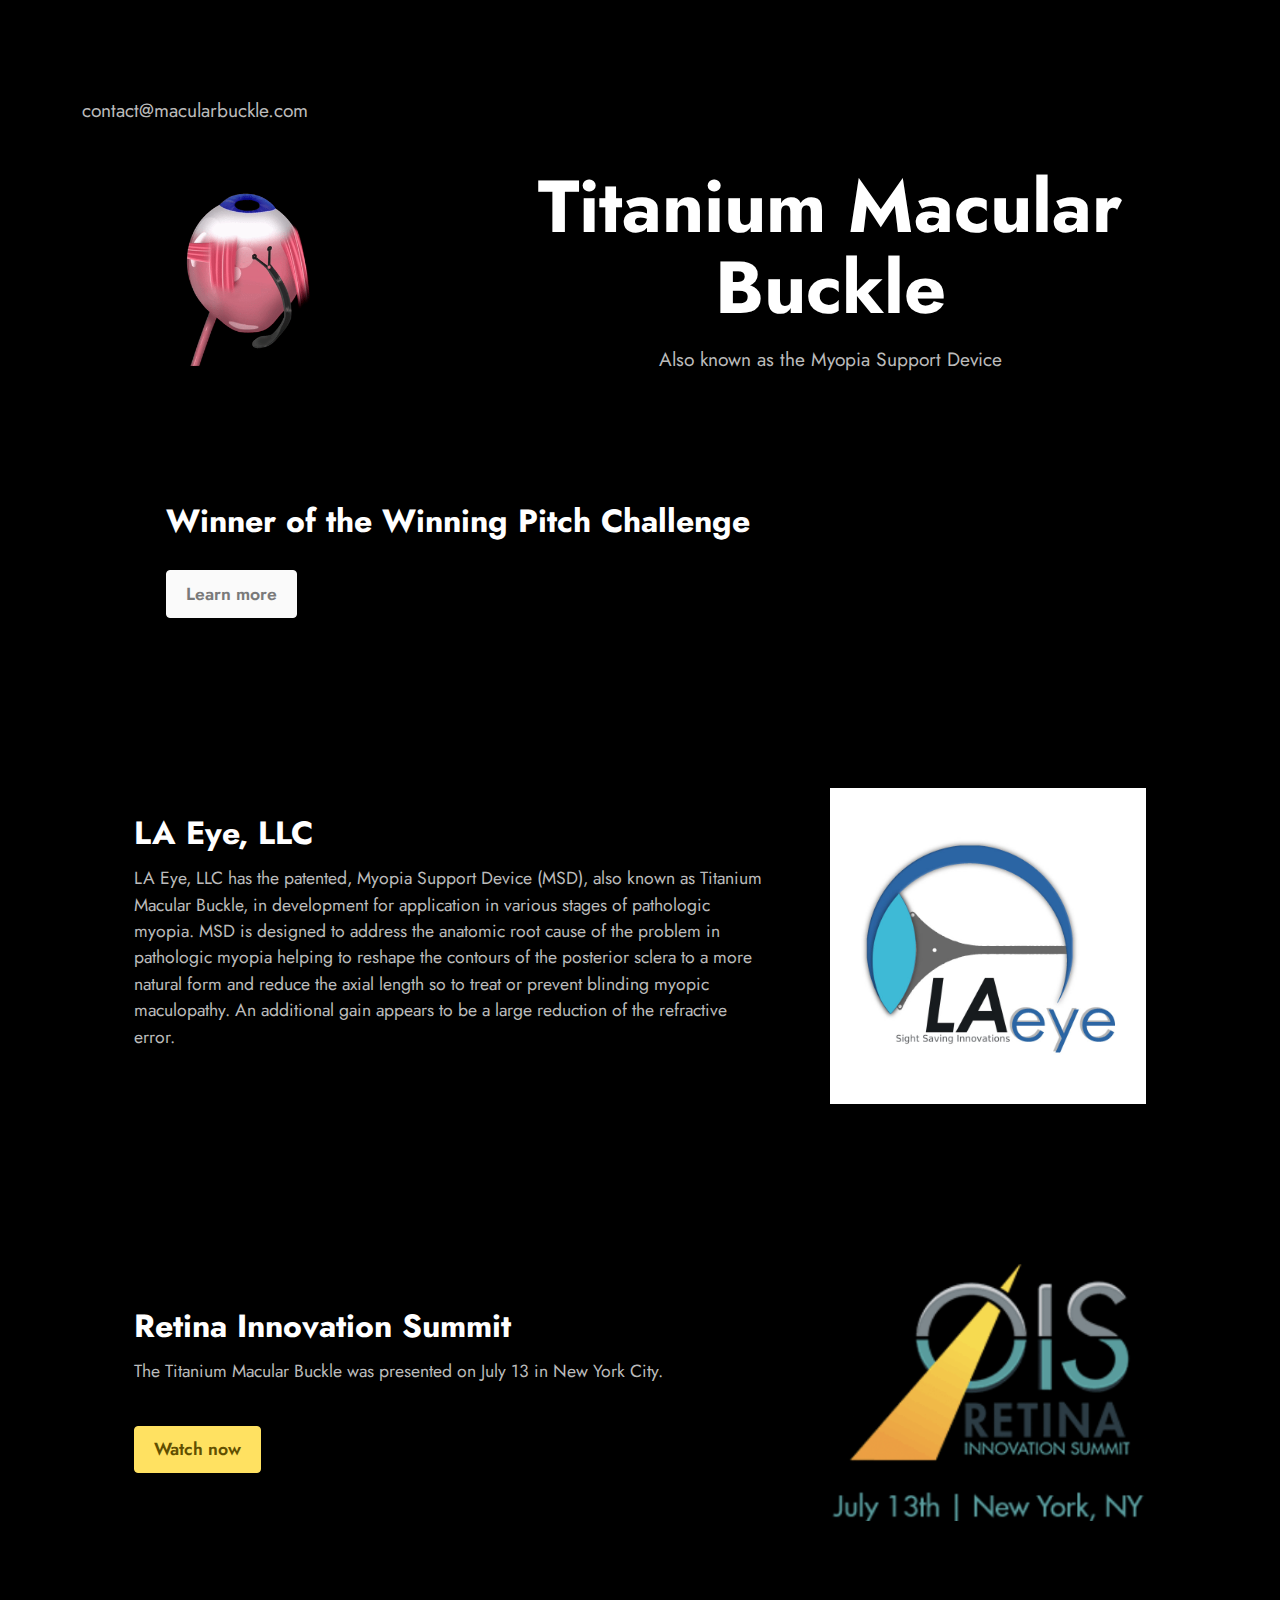
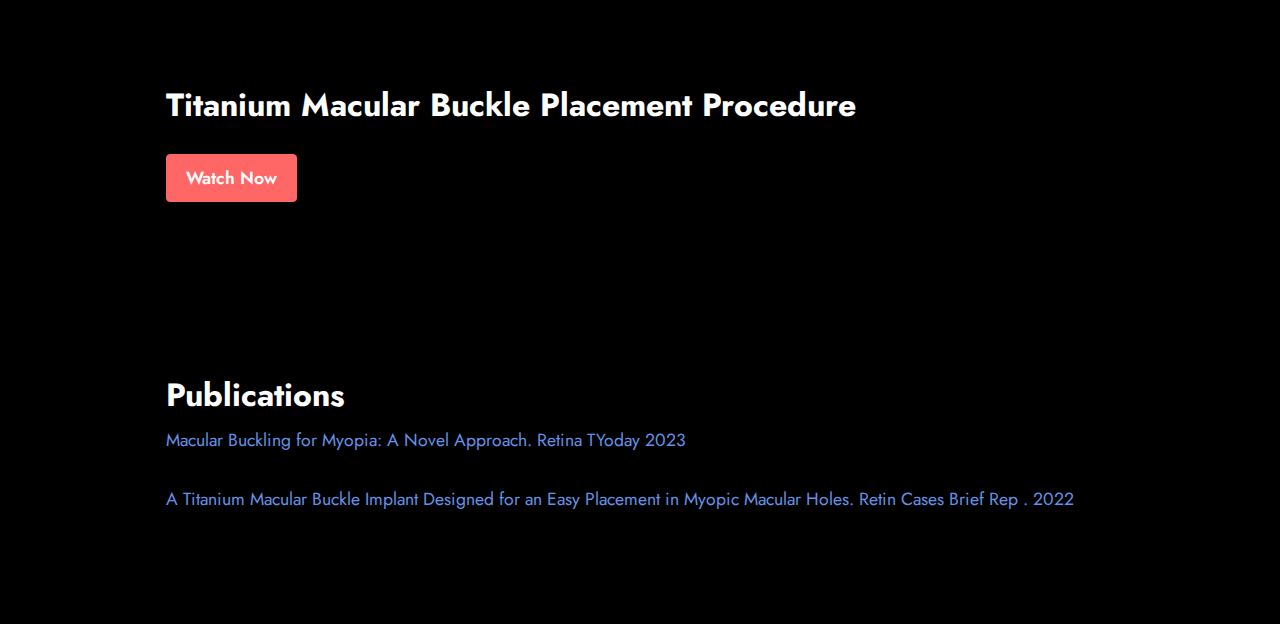
==== commit 3be743f4: "Update index.html" ====
--- a/index.html
+++ b/index.html
@@ -153,9 +153,10 @@
                     <div class="text-wrapper">
                         <h6 class="card-title mbr-fonts-style display-5"><strong>Publications</strong></h6>
                       <p class="mbr-text mbr-fonts-style mb-4 display-4">
-                            <a href="https://www.google.com">Presentation1</a></p>
+                            <a href="https://retinatoday.com/articles/2023-mar/macular-buckling-for-myopia-a-novel-approach">Macular Buckling for Myopia: A Novel Approach. Retina TYoday 2023</a></p>
                       <p class="mbr-text mbr-fonts-style mb-4 display-4">
-                            <a href="https://www.google.com">Presentation2</a></p>
+                            <a href="https://pubmed.ncbi.nlm.nih.gov/36026690/">A Titanium Macular Buckle Implant Designed for an Easy Placement in Myopic Macular Holes. Retin Cases Brief Rep
+. 2022</a></p>
                     </div>
                 </div>
             </div>
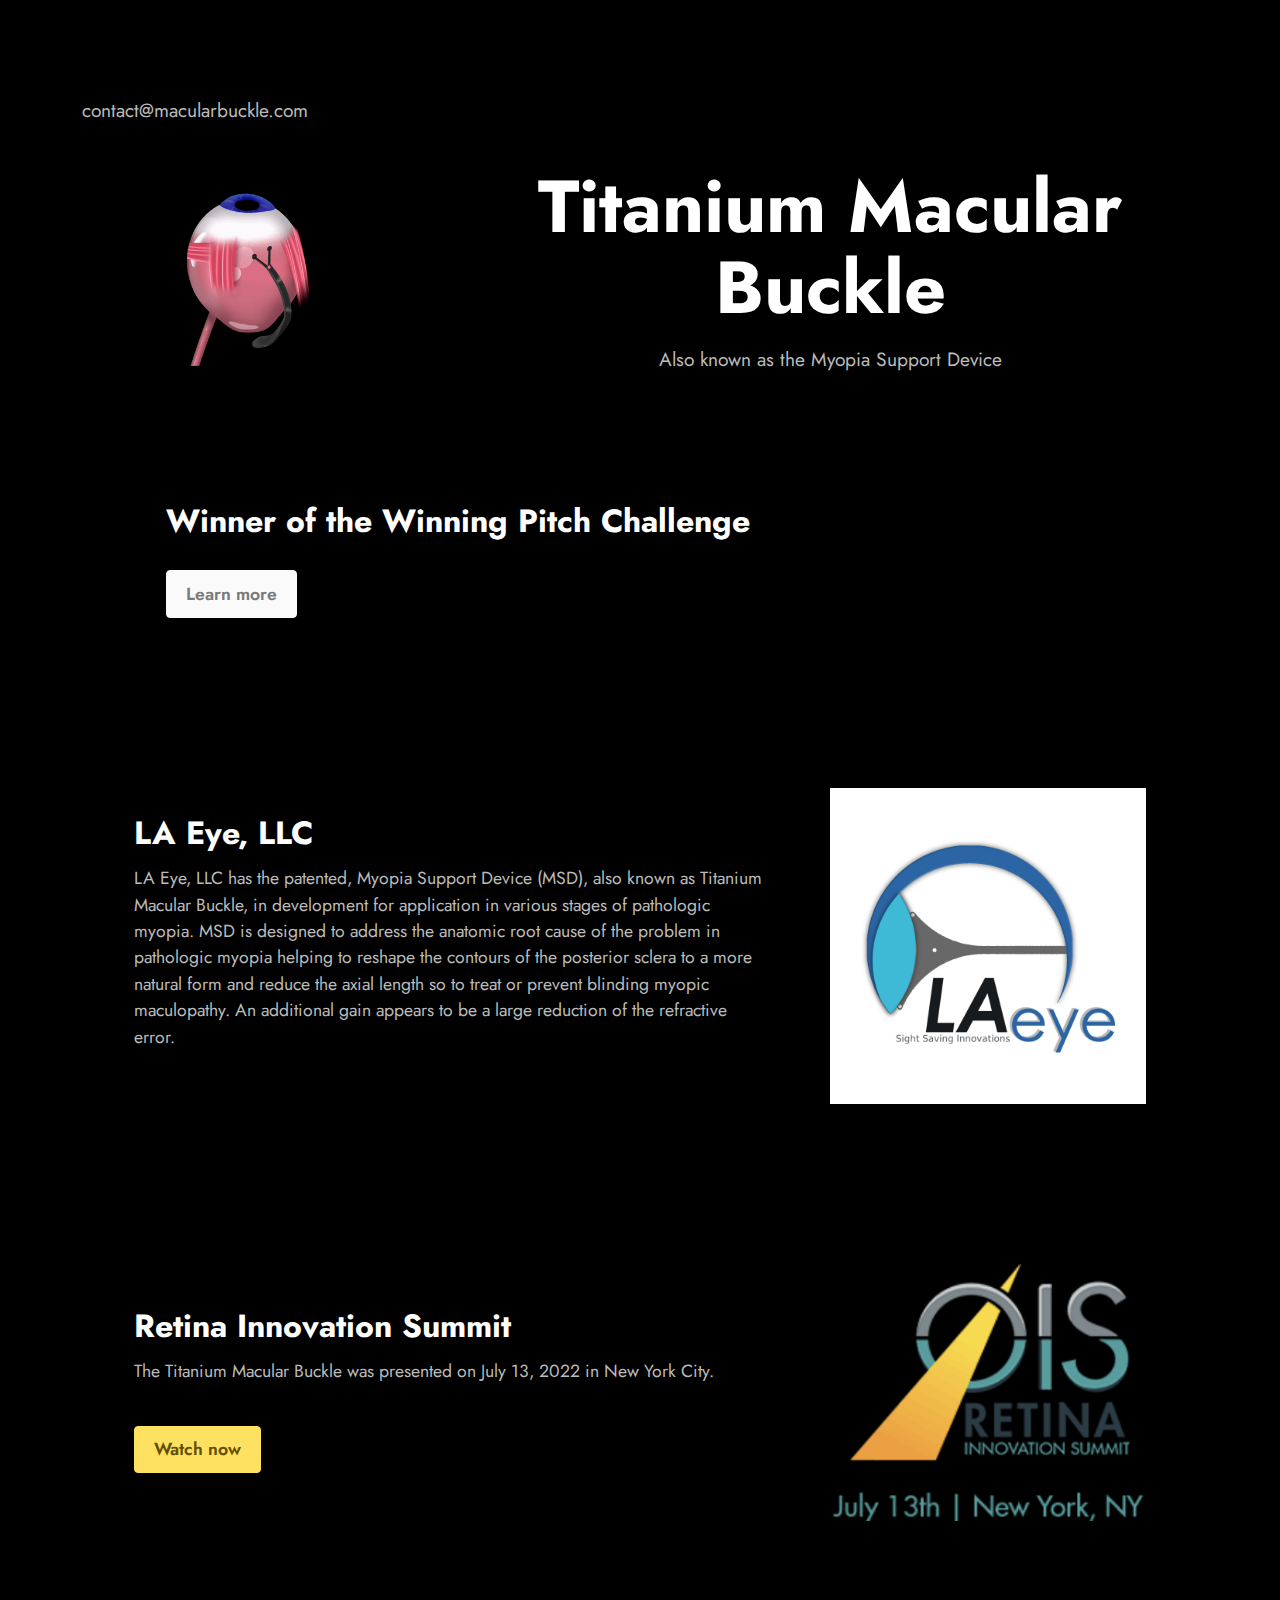
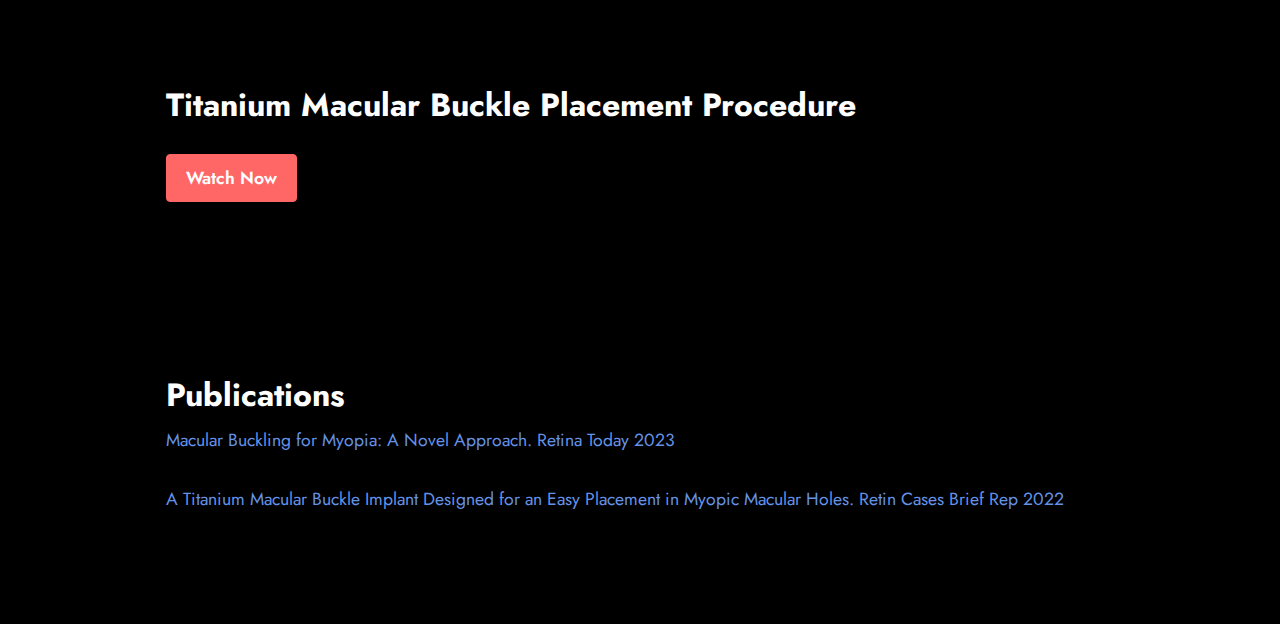
==== commit be69c2f9: "Update index.html" ====
--- a/index.html
+++ b/index.html
@@ -114,7 +114,7 @@
                         <h6 class="card-title mbr-fonts-style display-5">
                             <strong>Retina Innovation Summit</strong></h6>
                         <p class="mbr-text mbr-fonts-style mb-4 display-4">
-                            The Titanium Macular Buckle was presented on July 13 in New York City.</p>
+                            The Titanium Macular Buckle was presented on July 13, 2022 in New York City.</p>
                         <div class="mbr-section-btn mt-3"><a class="btn btn-warning display-4" href="https://vimeo.com/731044948">Watch now</a></div>
                     </div>
                 </div>
@@ -153,10 +153,10 @@
                     <div class="text-wrapper">
                         <h6 class="card-title mbr-fonts-style display-5"><strong>Publications</strong></h6>
                       <p class="mbr-text mbr-fonts-style mb-4 display-4">
-                            <a href="https://retinatoday.com/articles/2023-mar/macular-buckling-for-myopia-a-novel-approach">Macular Buckling for Myopia: A Novel Approach. Retina TYoday 2023</a></p>
+                            <a href="https://retinatoday.com/articles/2023-mar/macular-buckling-for-myopia-a-novel-approach">Macular Buckling for Myopia: A Novel Approach. Retina Today 2023</a></p>
                       <p class="mbr-text mbr-fonts-style mb-4 display-4">
                             <a href="https://pubmed.ncbi.nlm.nih.gov/36026690/">A Titanium Macular Buckle Implant Designed for an Easy Placement in Myopic Macular Holes. Retin Cases Brief Rep
-. 2022</a></p>
+ 2022</a></p>
                     </div>
                 </div>
             </div>
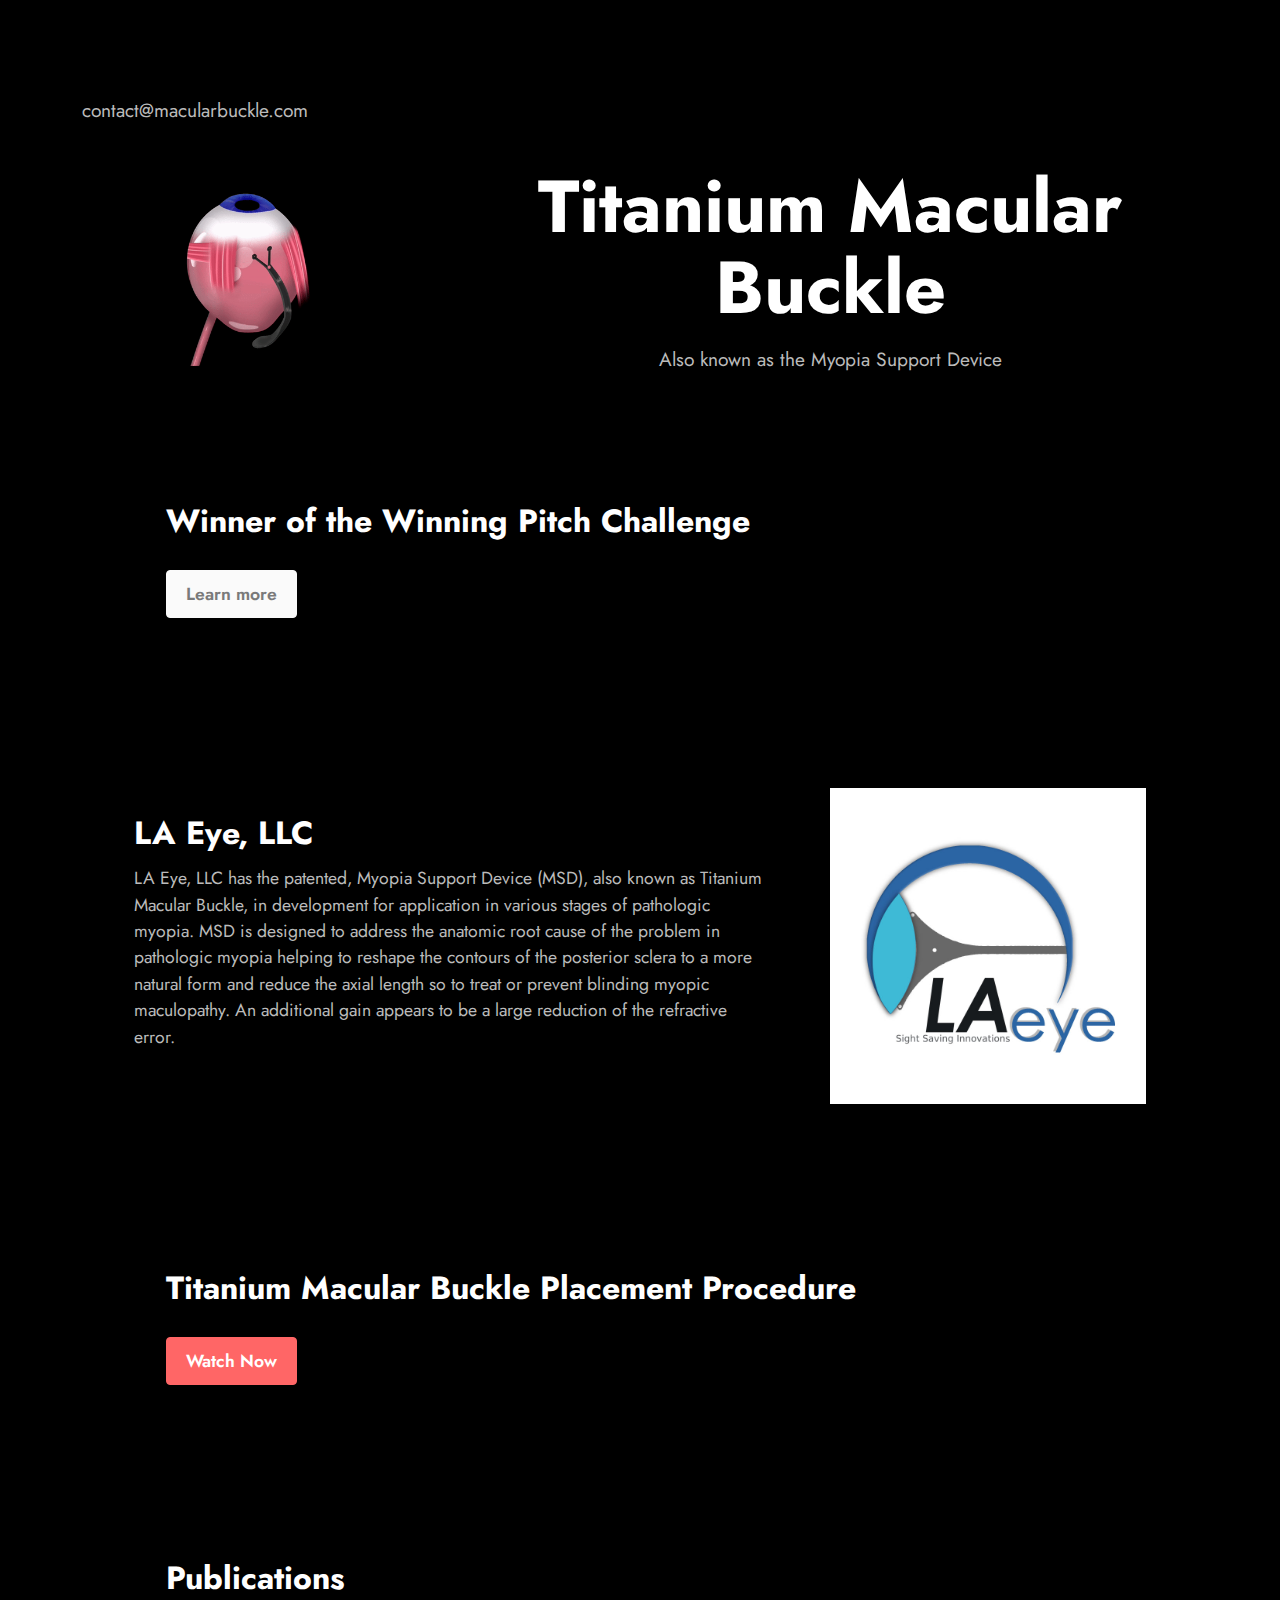
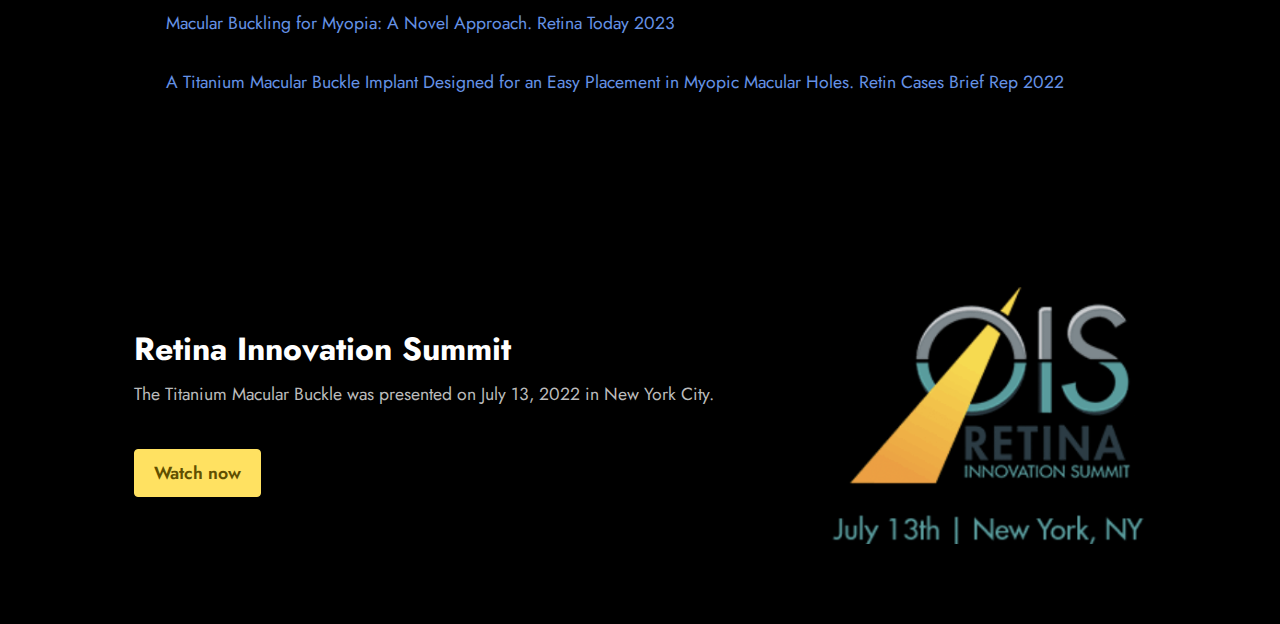
==== commit a535a9e7: "Update index.html" ====
--- a/index.html
+++ b/index.html
@@ -101,36 +101,8 @@
     </div>
 </section>
 
-<section data-bs-version="5.1" class="features15 cid-taRKTTEWqV" id="features16-u">
-
-
-
-
-    <div class="container">
-        <div class="content-wrapper">
-            <div class="row align-items-center">
-                <div class="col-12 col-lg">
-                    <div class="text-wrapper">
-                        <h6 class="card-title mbr-fonts-style display-5">
-                            <strong>Retina Innovation Summit</strong></h6>
-                        <p class="mbr-text mbr-fonts-style mb-4 display-4">
-                            The Titanium Macular Buckle was presented on July 13, 2022 in New York City.</p>
-                        <div class="mbr-section-btn mt-3"><a class="btn btn-warning display-4" href="https://vimeo.com/731044948">Watch now</a></div>
-                    </div>
-                </div>
-                <div class="col-12 col-lg-4">
-                    <div class="image-wrapper">
-                        <img src="assets/images/screen-shot-2022-07-06-at-10.04.15-pm-372x378.png" alt="Mobirise">
-                    </div>
-                </div>
-            </div>
-        </div>
-    </div>
-</section>
   
 <section data-bs-version="5.1" class="features16 cid-taRLdXN9J3" id="features17-v">
-    
-
     
     <div class="container">
         <div class="content-wrapper">
@@ -165,6 +137,32 @@
   
   
 </section>
+  <section data-bs-version="5.1" class="features15 cid-taRKTTEWqV" id="features16-u">
+
+
+
+
+    <div class="container">
+        <div class="content-wrapper">
+            <div class="row align-items-center">
+                <div class="col-12 col-lg">
+                    <div class="text-wrapper">
+                        <h6 class="card-title mbr-fonts-style display-5">
+                            <strong>Retina Innovation Summit</strong></h6>
+                        <p class="mbr-text mbr-fonts-style mb-4 display-4">
+                            The Titanium Macular Buckle was presented on July 13, 2022 in New York City.</p>
+                        <div class="mbr-section-btn mt-3"><a class="btn btn-warning display-4" href="https://vimeo.com/731044948">Watch now</a></div>
+                    </div>
+                </div>
+                <div class="col-12 col-lg-4">
+                    <div class="image-wrapper">
+                        <img src="assets/images/screen-shot-2022-07-06-at-10.04.15-pm-372x378.png" alt="Mobirise">
+                    </div>
+                </div>
+            </div>
+        </div>
+    </div>
+</section>
   
 </body>
 </html>
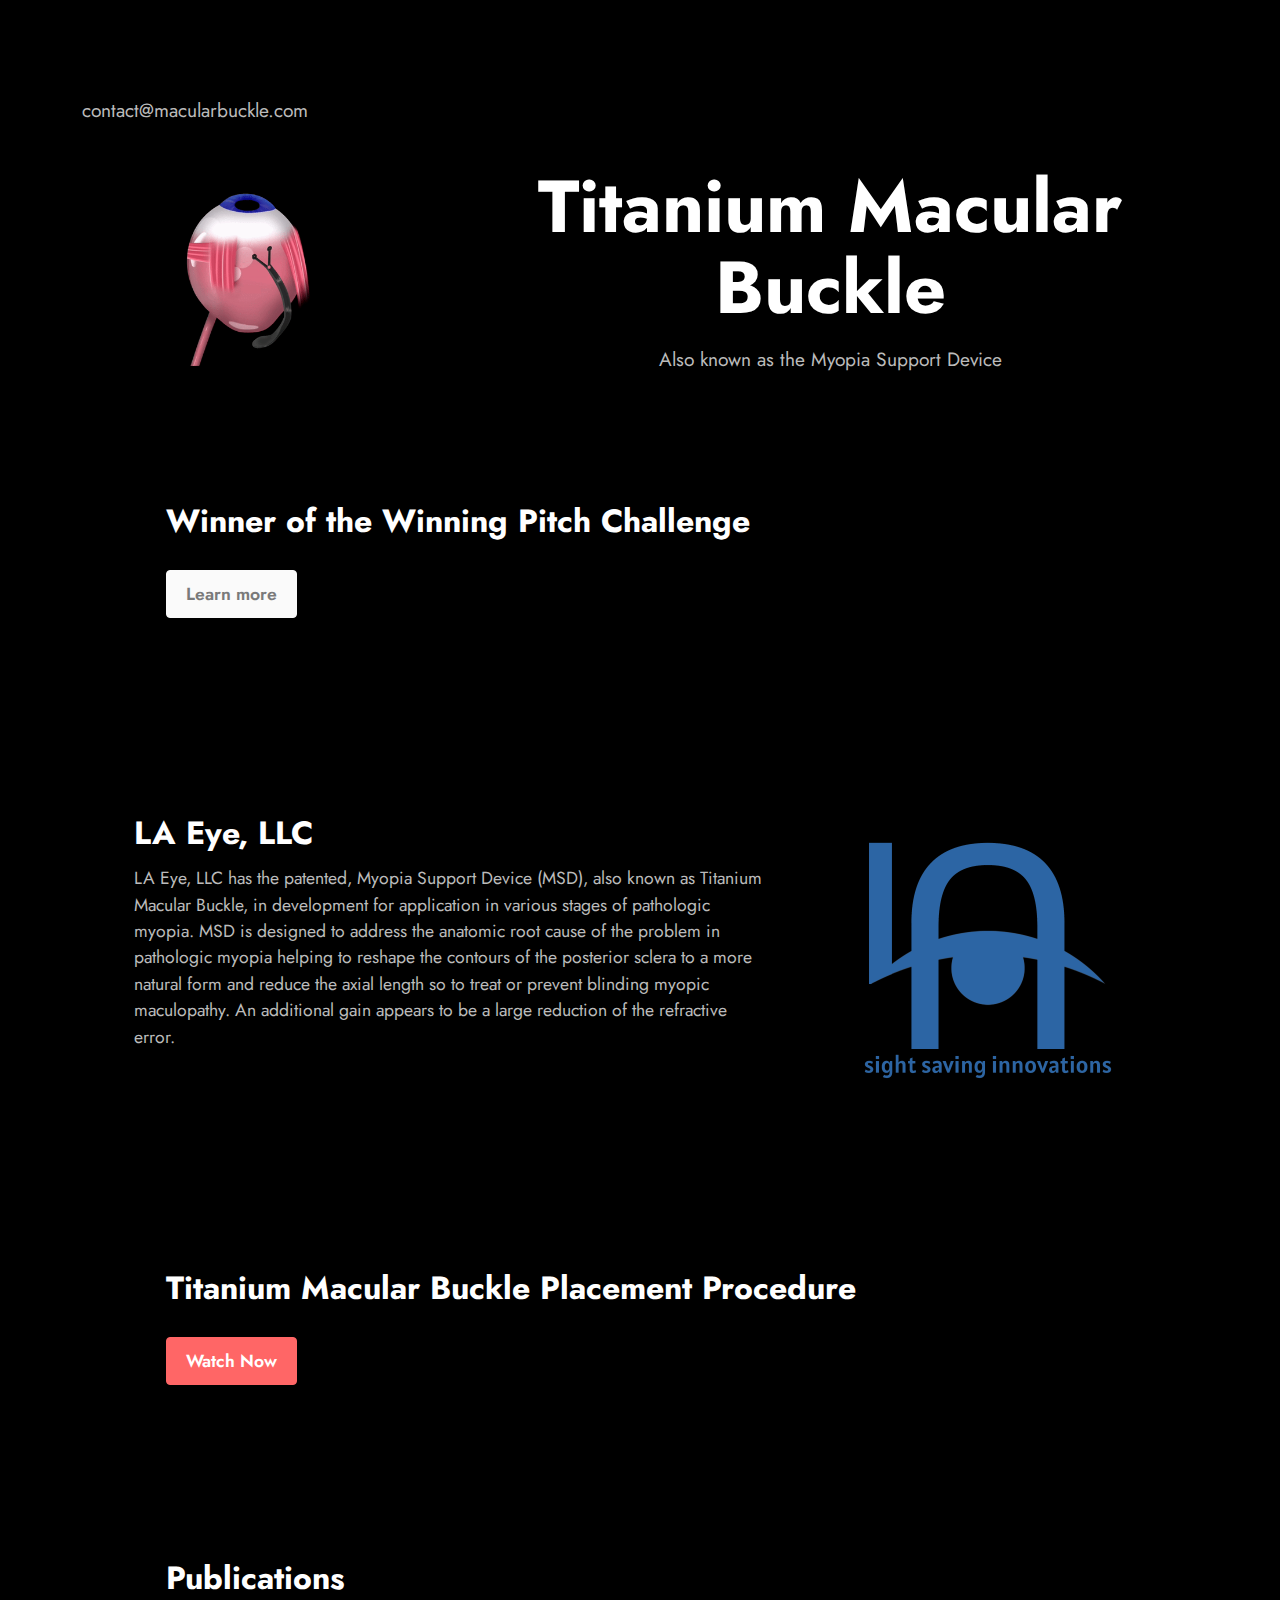
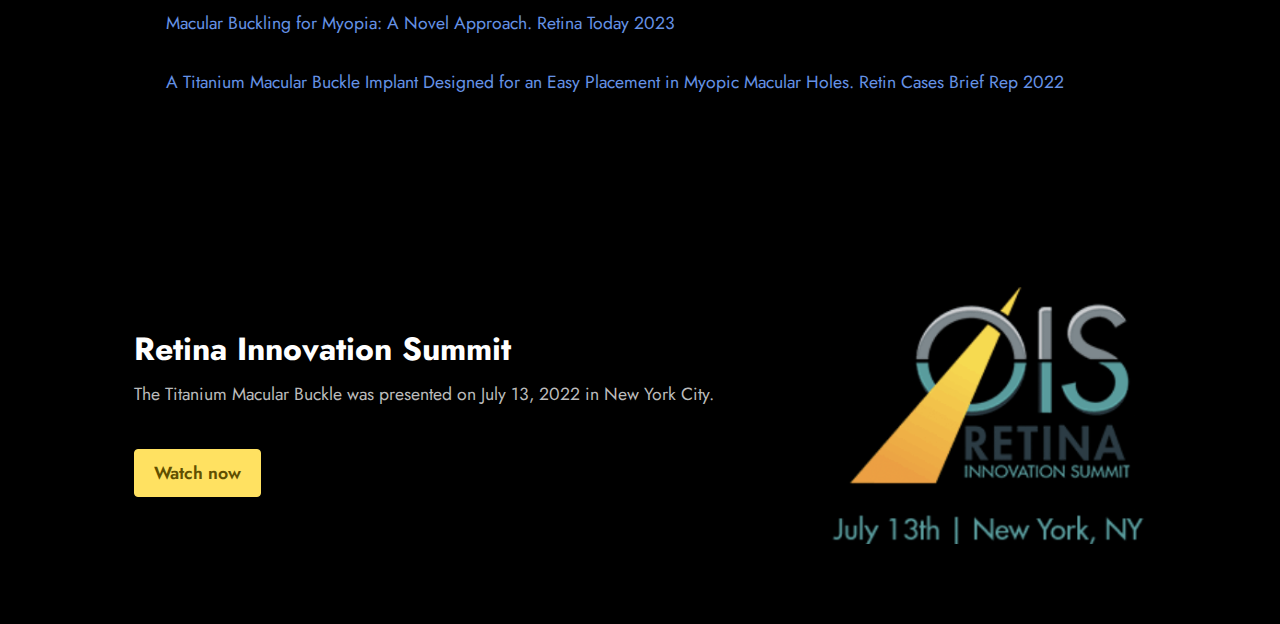
==== commit 13a5dbde: "new logo" ====
--- a/index.html
+++ b/index.html
@@ -6,7 +6,7 @@
   <meta http-equiv="X-UA-Compatible" content="IE=edge">
   <meta name="generator" content="Mobirise v5.6.0, mobirise.com">
   <meta name="viewport" content="width=device-width, initial-scale=1, minimum-scale=1">
-  <link rel="shortcut icon" href="assets/images/ezgif.com-gif-maker-816x816-128x128.png" type="image/x-icon">
+  <link rel="shortcut icon" href="assets/images/kaanslaeye-632x632.png" type="image/x-icon">
   <meta name="description" content="">
   
   
@@ -93,7 +93,7 @@
                 </div>
                 <div class="col-12 col-lg-4">
                     <div class="image-wrapper">
-                        <img src="assets/images/ezgif.com-gif-maker-816x816.jpg" alt="Mobirise">
+                        <img src="assets/images/kaanslaeye-632x632.png" alt="Mobirise">
                     </div>
                 </div>
             </div>
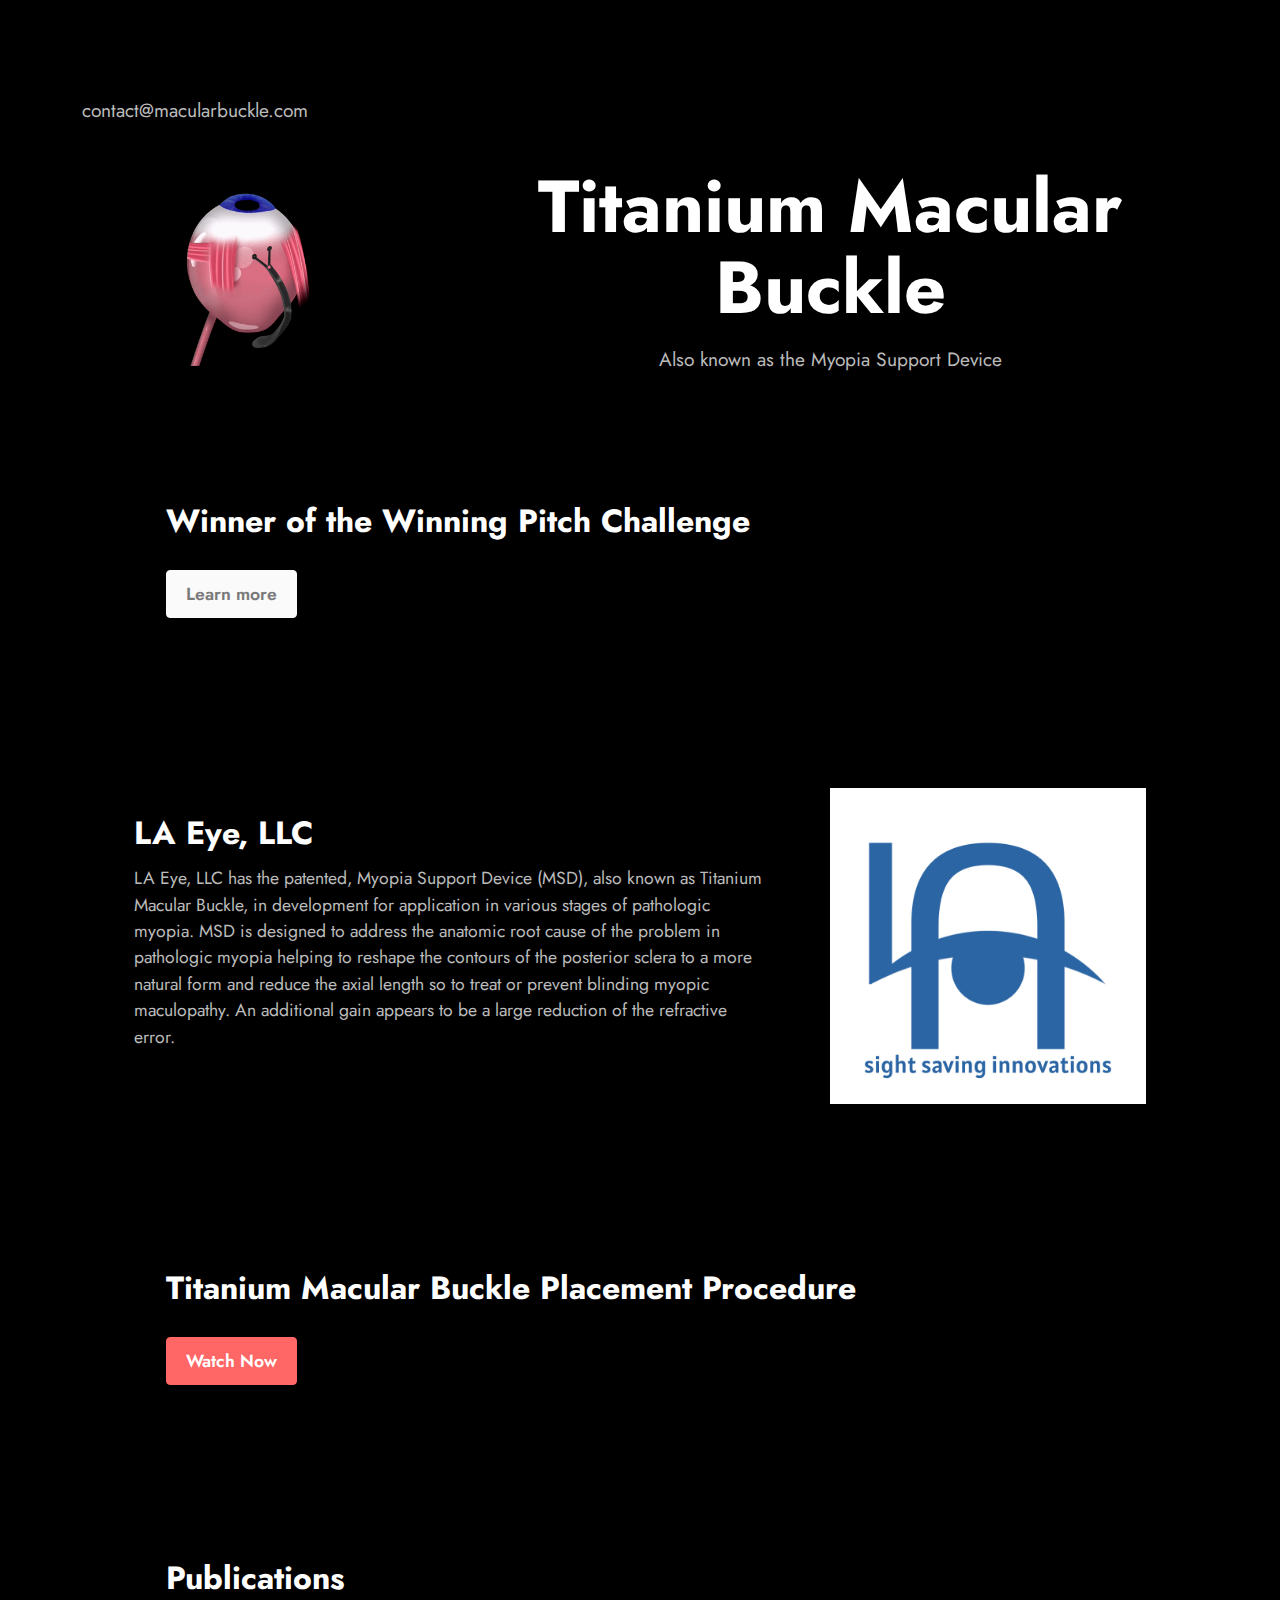
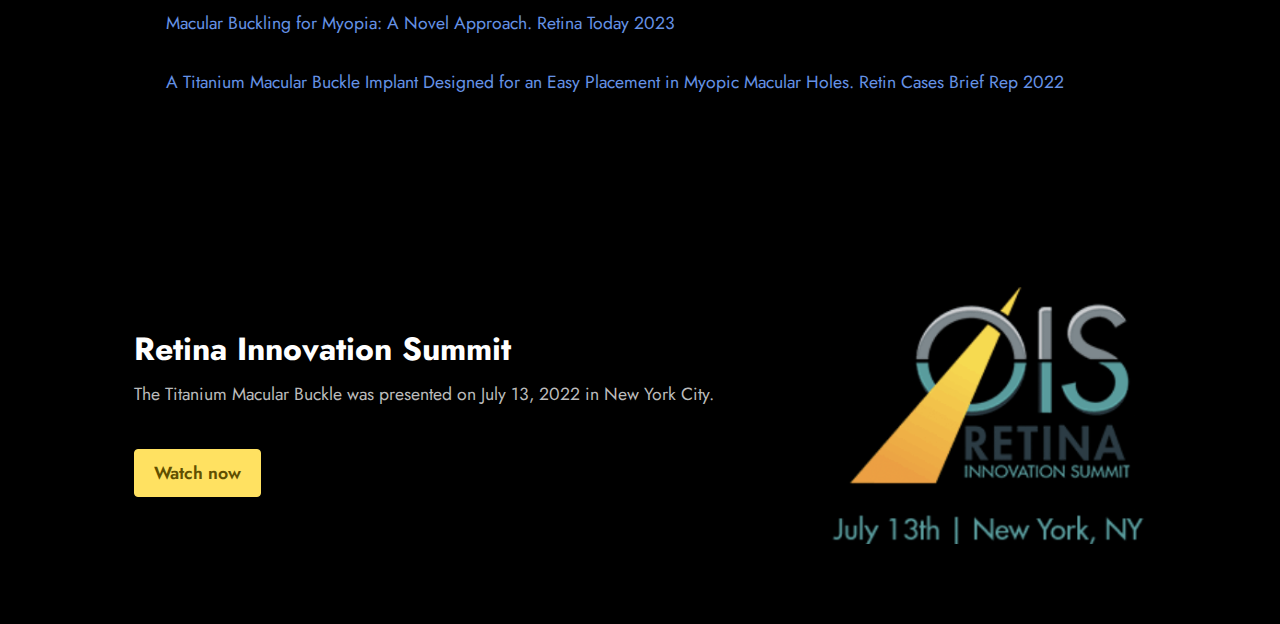
==== commit f71b7609: "Update index.html" ====
--- a/index.html
+++ b/index.html
@@ -93,7 +93,7 @@
                 </div>
                 <div class="col-12 col-lg-4">
                     <div class="image-wrapper">
-                        <img src="assets/images/kaanslaeye-632x632.png" alt="Mobirise">
+                        <img src="assets/images/LOGO.jpeg" alt="Mobirise">
                     </div>
                 </div>
             </div>
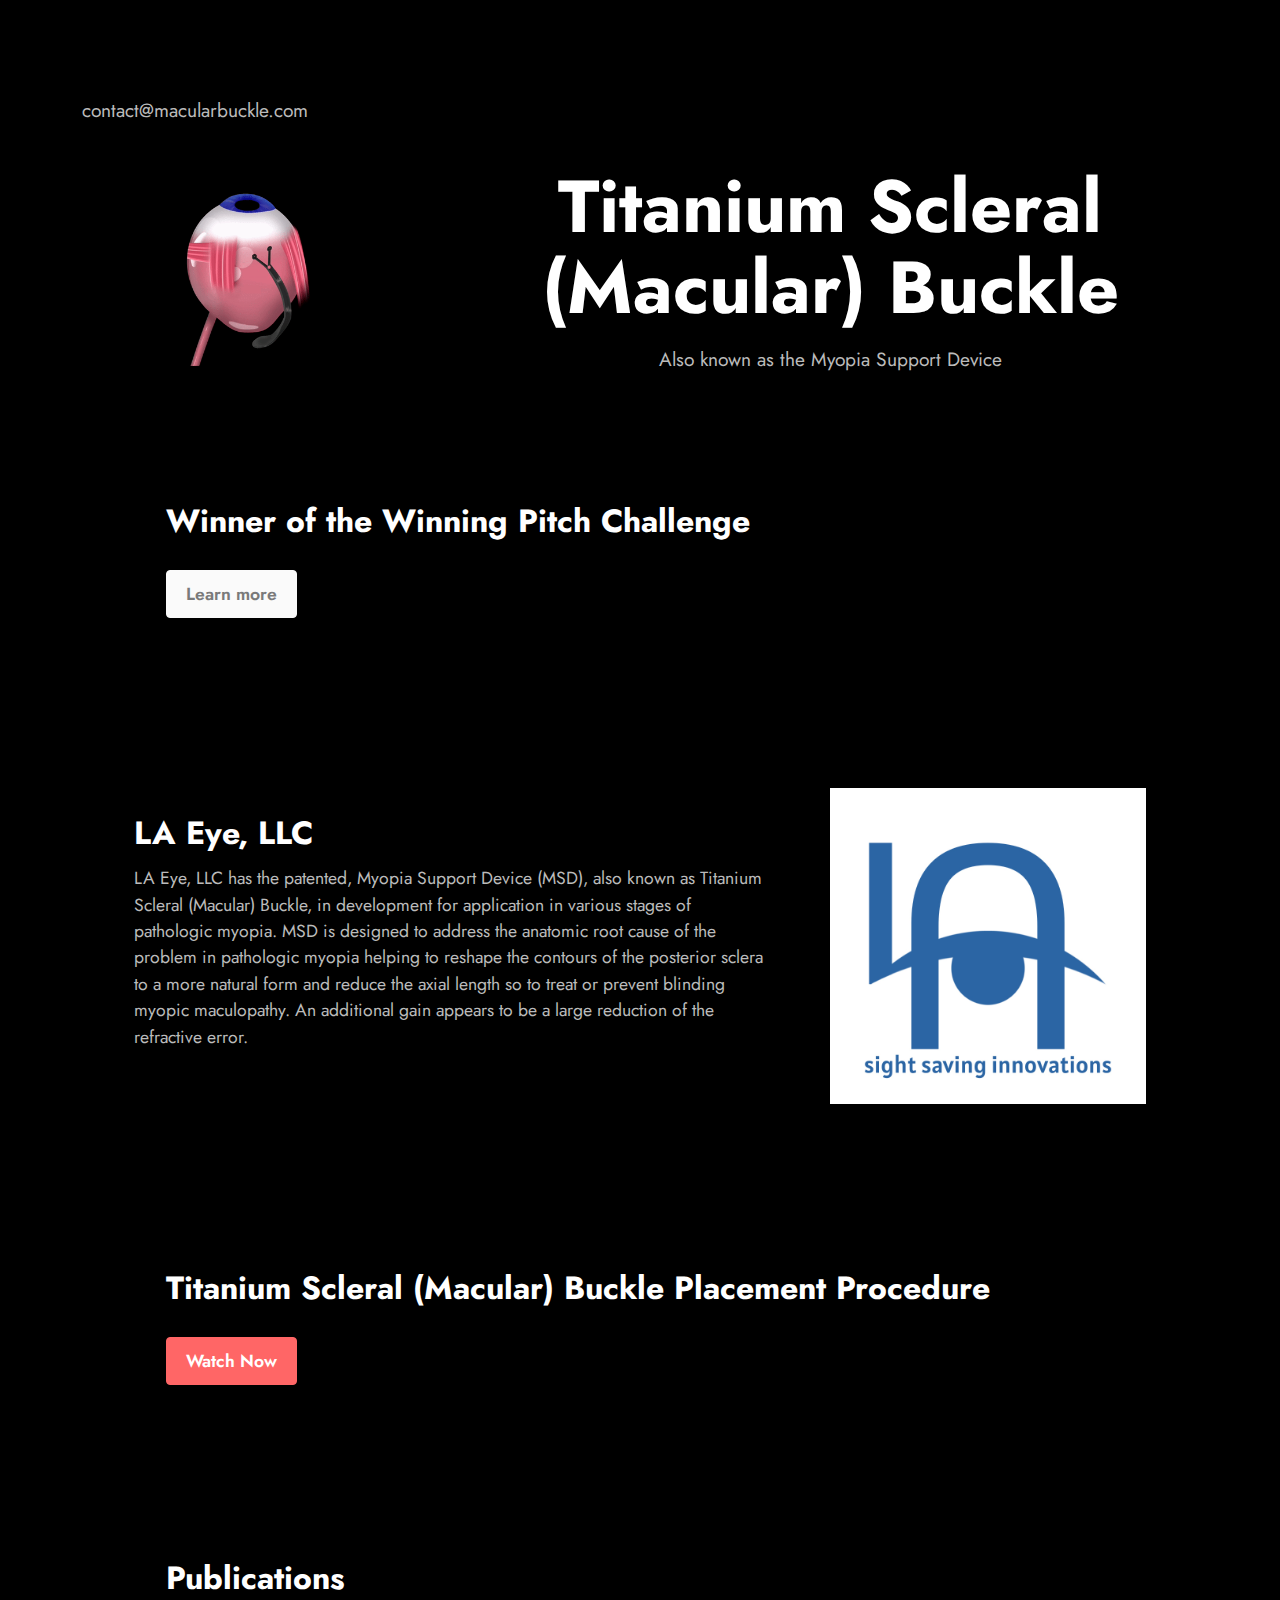
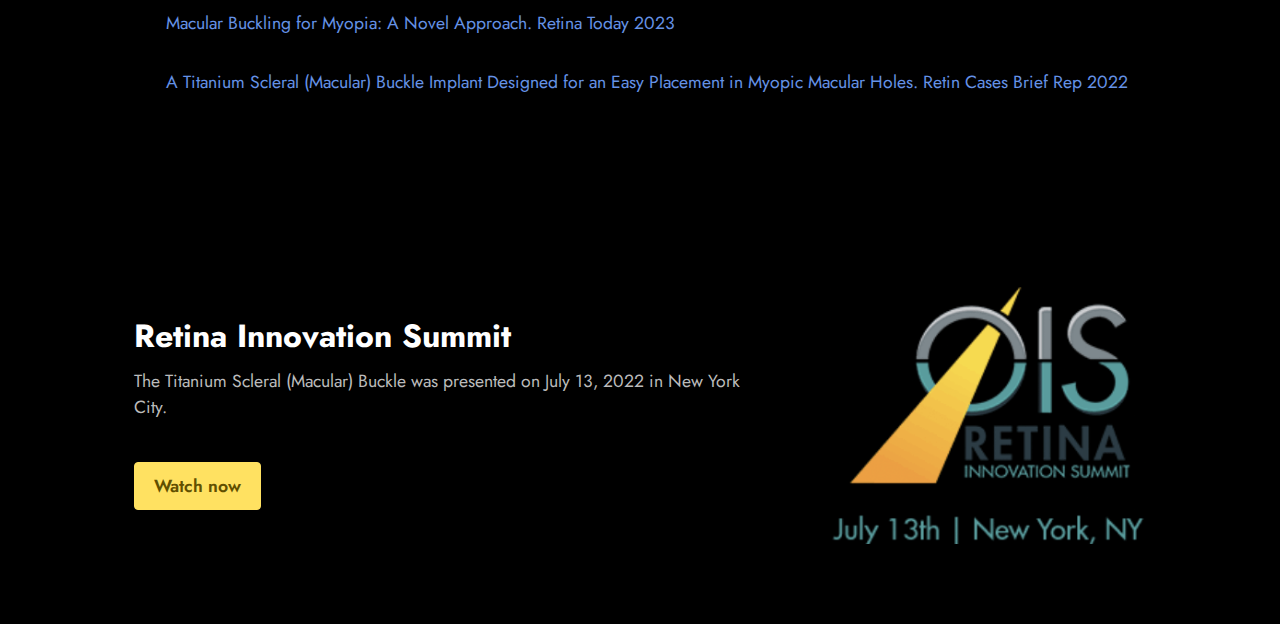
==== commit 07bfaa1a: "Update index.html" ====
--- a/index.html
+++ b/index.html
@@ -43,7 +43,7 @@
                 <div class="text-wrapper text-center">
   
                     <h1 class="mbr-section-title mbr-fonts-style mb-3 display-1">
-                        <strong>Titanium Macular Buckle</strong></h1>
+                        <strong>Titanium Scleral (Macular) Buckle</strong></h1>
                     <p class="mbr-text mbr-fonts-style display-7">
                         Also known as the Myopia Support Device</p>
                     
@@ -87,7 +87,7 @@
                     <div class="text-wrapper">
                         <h6 class="card-title mbr-fonts-style display-5"><strong>LA Eye, LLC</strong></h6>
                         <p class="mbr-text mbr-fonts-style mb-4 display-4">
-                            LA Eye, LLC has the patented, Myopia Support Device (MSD), also known as Titanium Macular Buckle, in development for application in various stages of pathologic myopia. MSD is designed to address the anatomic root cause of the problem in pathologic myopia helping to reshape the contours of the posterior sclera to a more natural form and reduce the axial length so to treat or prevent blinding myopic maculopathy. An additional gain appears to be a large reduction of the refractive error.</p>
+                            LA Eye, LLC has the patented, Myopia Support Device (MSD), also known as Titanium Scleral (Macular) Buckle, in development for application in various stages of pathologic myopia. MSD is designed to address the anatomic root cause of the problem in pathologic myopia helping to reshape the contours of the posterior sclera to a more natural form and reduce the axial length so to treat or prevent blinding myopic maculopathy. An additional gain appears to be a large reduction of the refractive error.</p>
                         
                     </div>
                 </div>
@@ -109,7 +109,7 @@
             <div class="row align-items-center">
                 <div class="col-12 col-lg">
                     <div class="text-wrapper">
-                        <h6 class="card-title mbr-fonts-style display-5"><strong>Titanium Macular Buckle Placement Procedure</strong></h6>
+                        <h6 class="card-title mbr-fonts-style display-5"><strong>Titanium Scleral (Macular) Buckle Placement Procedure</strong></h6>
                         
                         <div class="mbr-section-btn mt-3"><a class="btn btn-secondary display-4" href="https://youtu.be/_6RpD_TxuQ0">Watch Now</a></div>
                     </div>
@@ -127,7 +127,7 @@
                       <p class="mbr-text mbr-fonts-style mb-4 display-4">
                             <a href="https://retinatoday.com/articles/2023-mar/macular-buckling-for-myopia-a-novel-approach">Macular Buckling for Myopia: A Novel Approach. Retina Today 2023</a></p>
                       <p class="mbr-text mbr-fonts-style mb-4 display-4">
-                            <a href="https://pubmed.ncbi.nlm.nih.gov/36026690/">A Titanium Macular Buckle Implant Designed for an Easy Placement in Myopic Macular Holes. Retin Cases Brief Rep
+                            <a href="https://pubmed.ncbi.nlm.nih.gov/36026690/">A Titanium Scleral (Macular) Buckle Implant Designed for an Easy Placement in Myopic Macular Holes. Retin Cases Brief Rep
  2022</a></p>
                     </div>
                 </div>
@@ -150,7 +150,7 @@
                         <h6 class="card-title mbr-fonts-style display-5">
                             <strong>Retina Innovation Summit</strong></h6>
                         <p class="mbr-text mbr-fonts-style mb-4 display-4">
-                            The Titanium Macular Buckle was presented on July 13, 2022 in New York City.</p>
+                            The Titanium Scleral (Macular) Buckle was presented on July 13, 2022 in New York City.</p>
                         <div class="mbr-section-btn mt-3"><a class="btn btn-warning display-4" href="https://vimeo.com/731044948">Watch now</a></div>
                     </div>
                 </div>
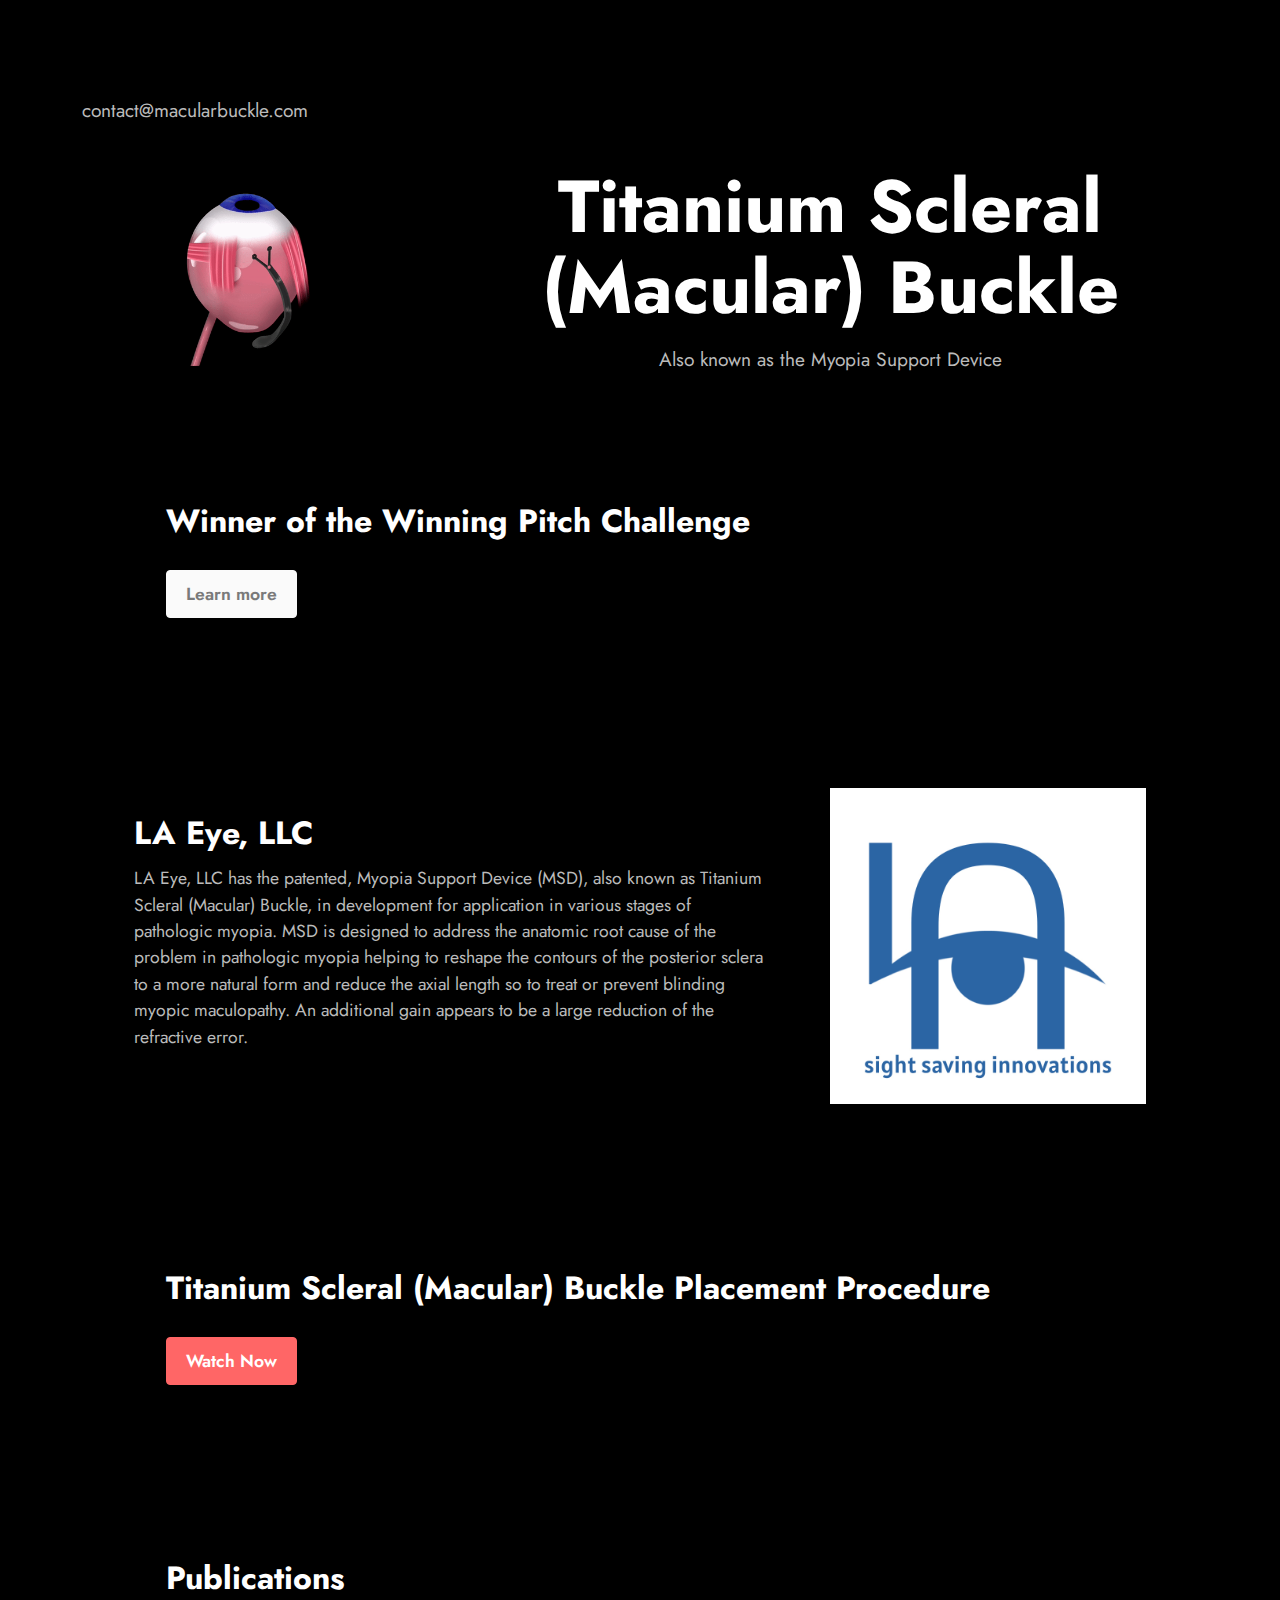
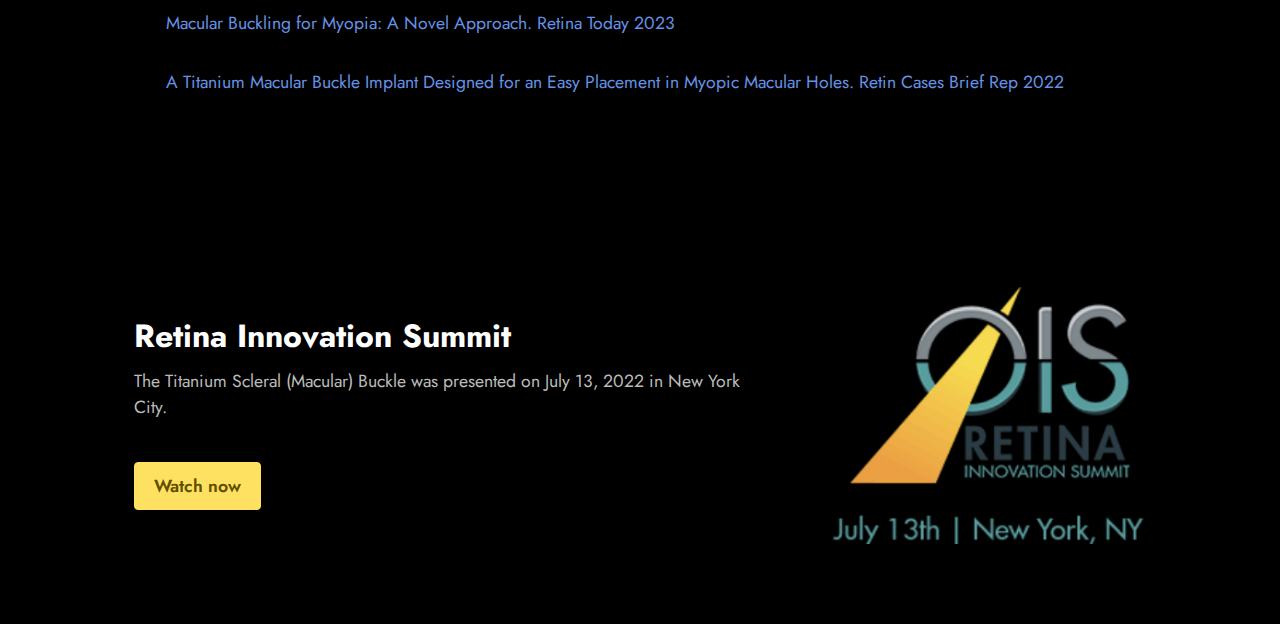
==== commit 3f266769: "Update index.html" ====
--- a/index.html
+++ b/index.html
@@ -127,7 +127,7 @@
                       <p class="mbr-text mbr-fonts-style mb-4 display-4">
                             <a href="https://retinatoday.com/articles/2023-mar/macular-buckling-for-myopia-a-novel-approach">Macular Buckling for Myopia: A Novel Approach. Retina Today 2023</a></p>
                       <p class="mbr-text mbr-fonts-style mb-4 display-4">
-                            <a href="https://pubmed.ncbi.nlm.nih.gov/36026690/">A Titanium Scleral (Macular) Buckle Implant Designed for an Easy Placement in Myopic Macular Holes. Retin Cases Brief Rep
+                            <a href="https://pubmed.ncbi.nlm.nih.gov/36026690/">A Titanium Macular Buckle Implant Designed for an Easy Placement in Myopic Macular Holes. Retin Cases Brief Rep
  2022</a></p>
                     </div>
                 </div>
